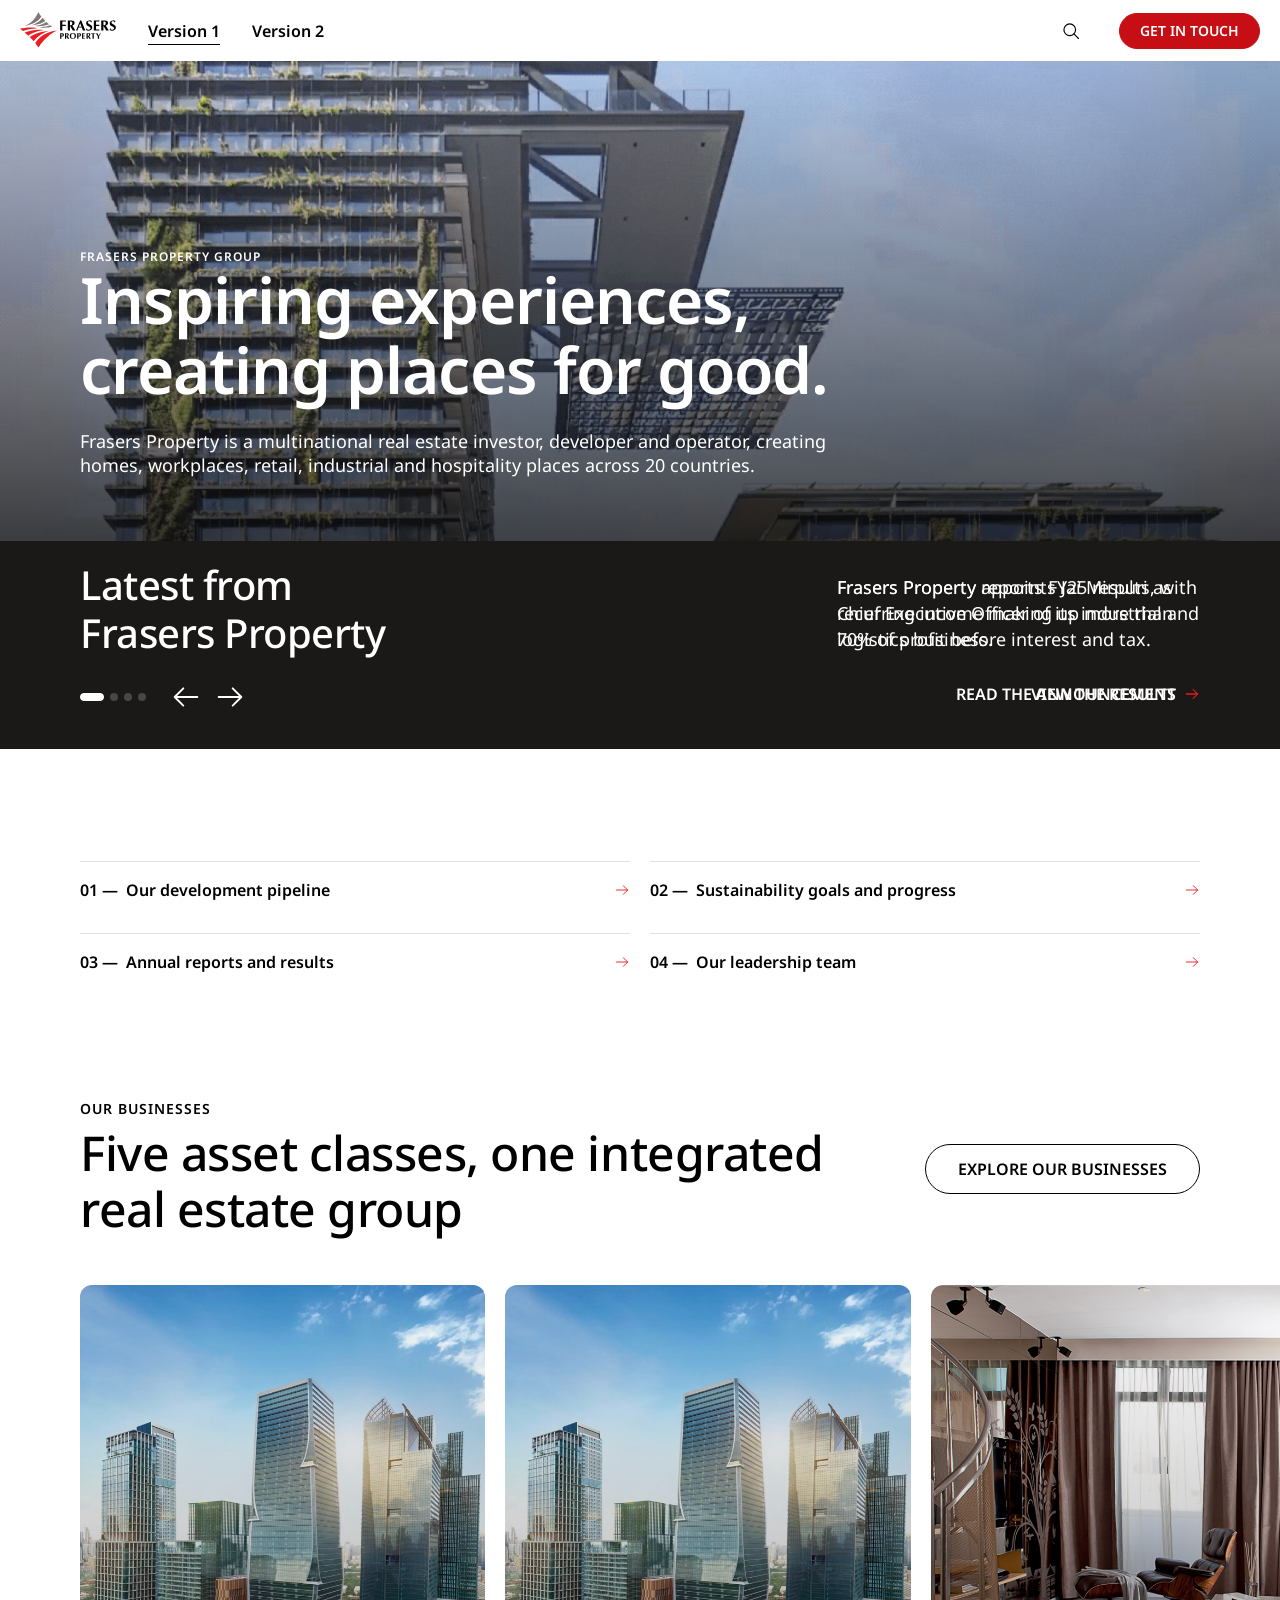
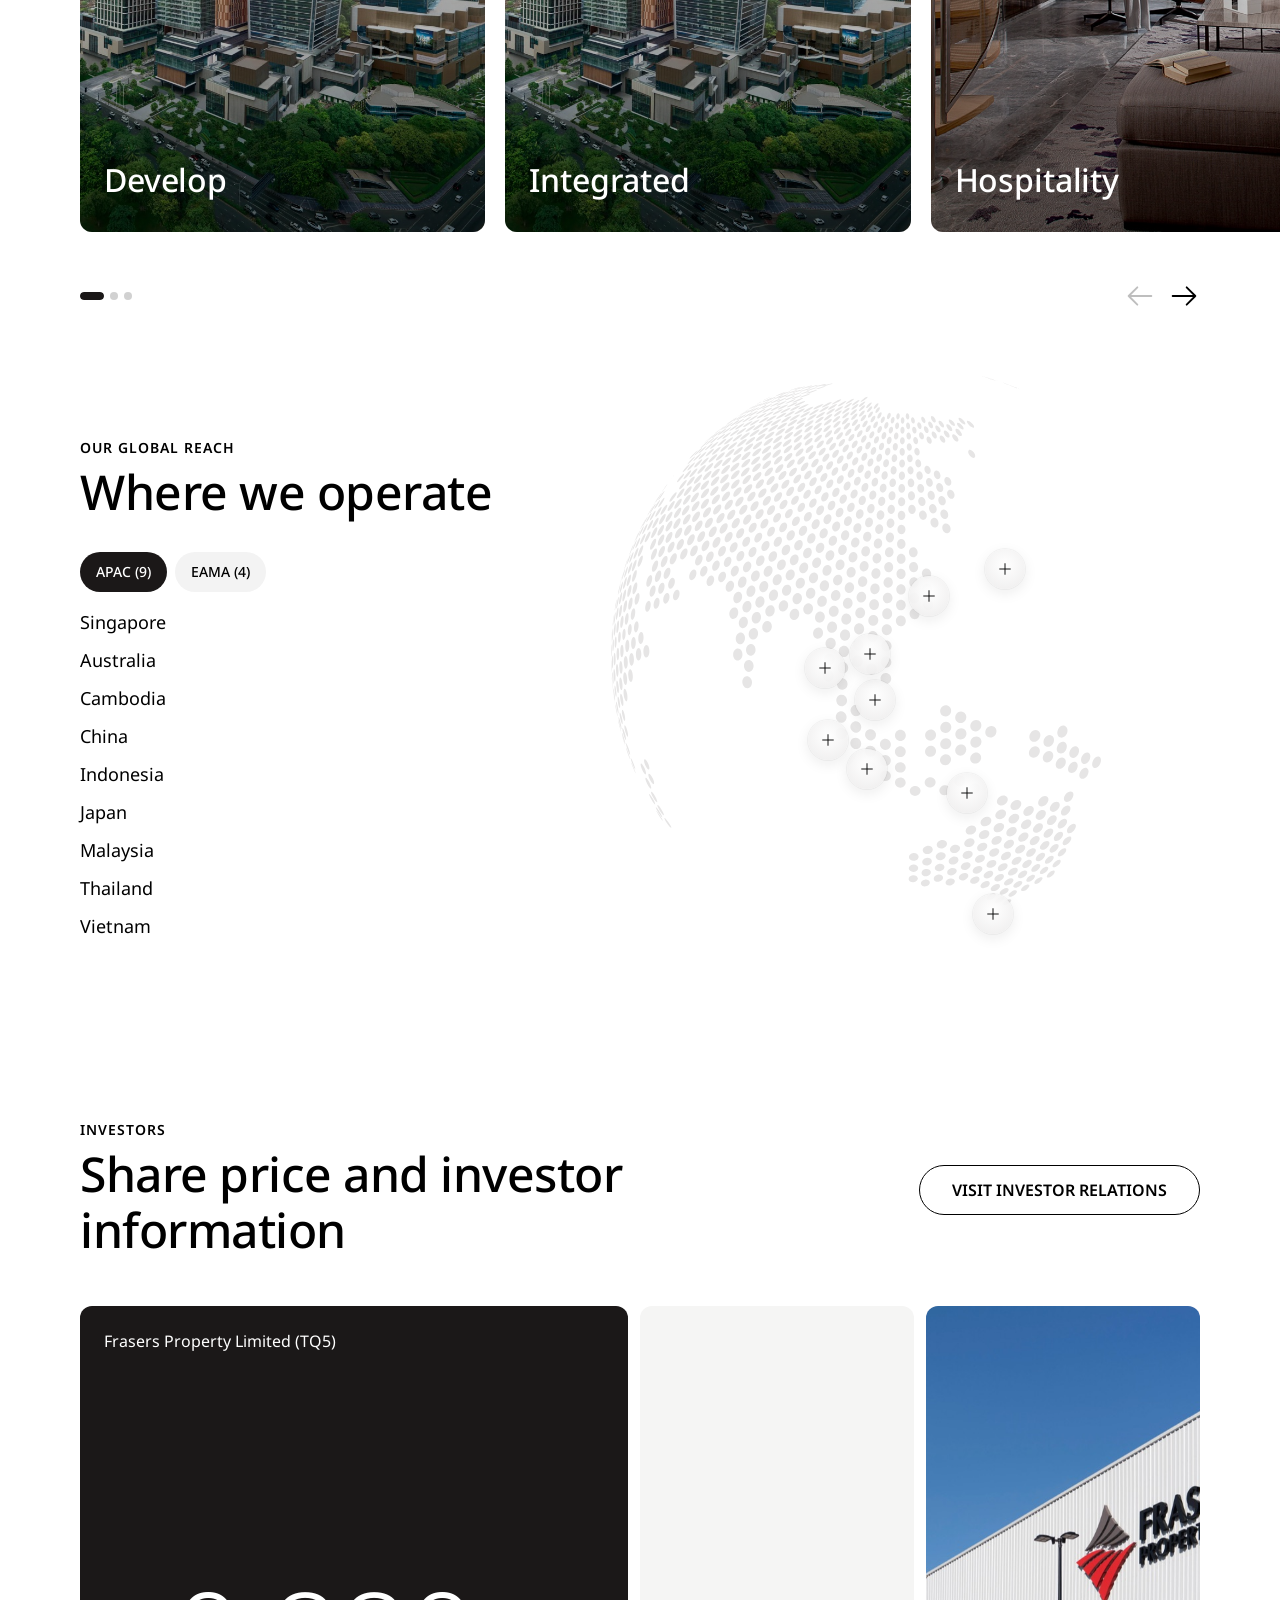
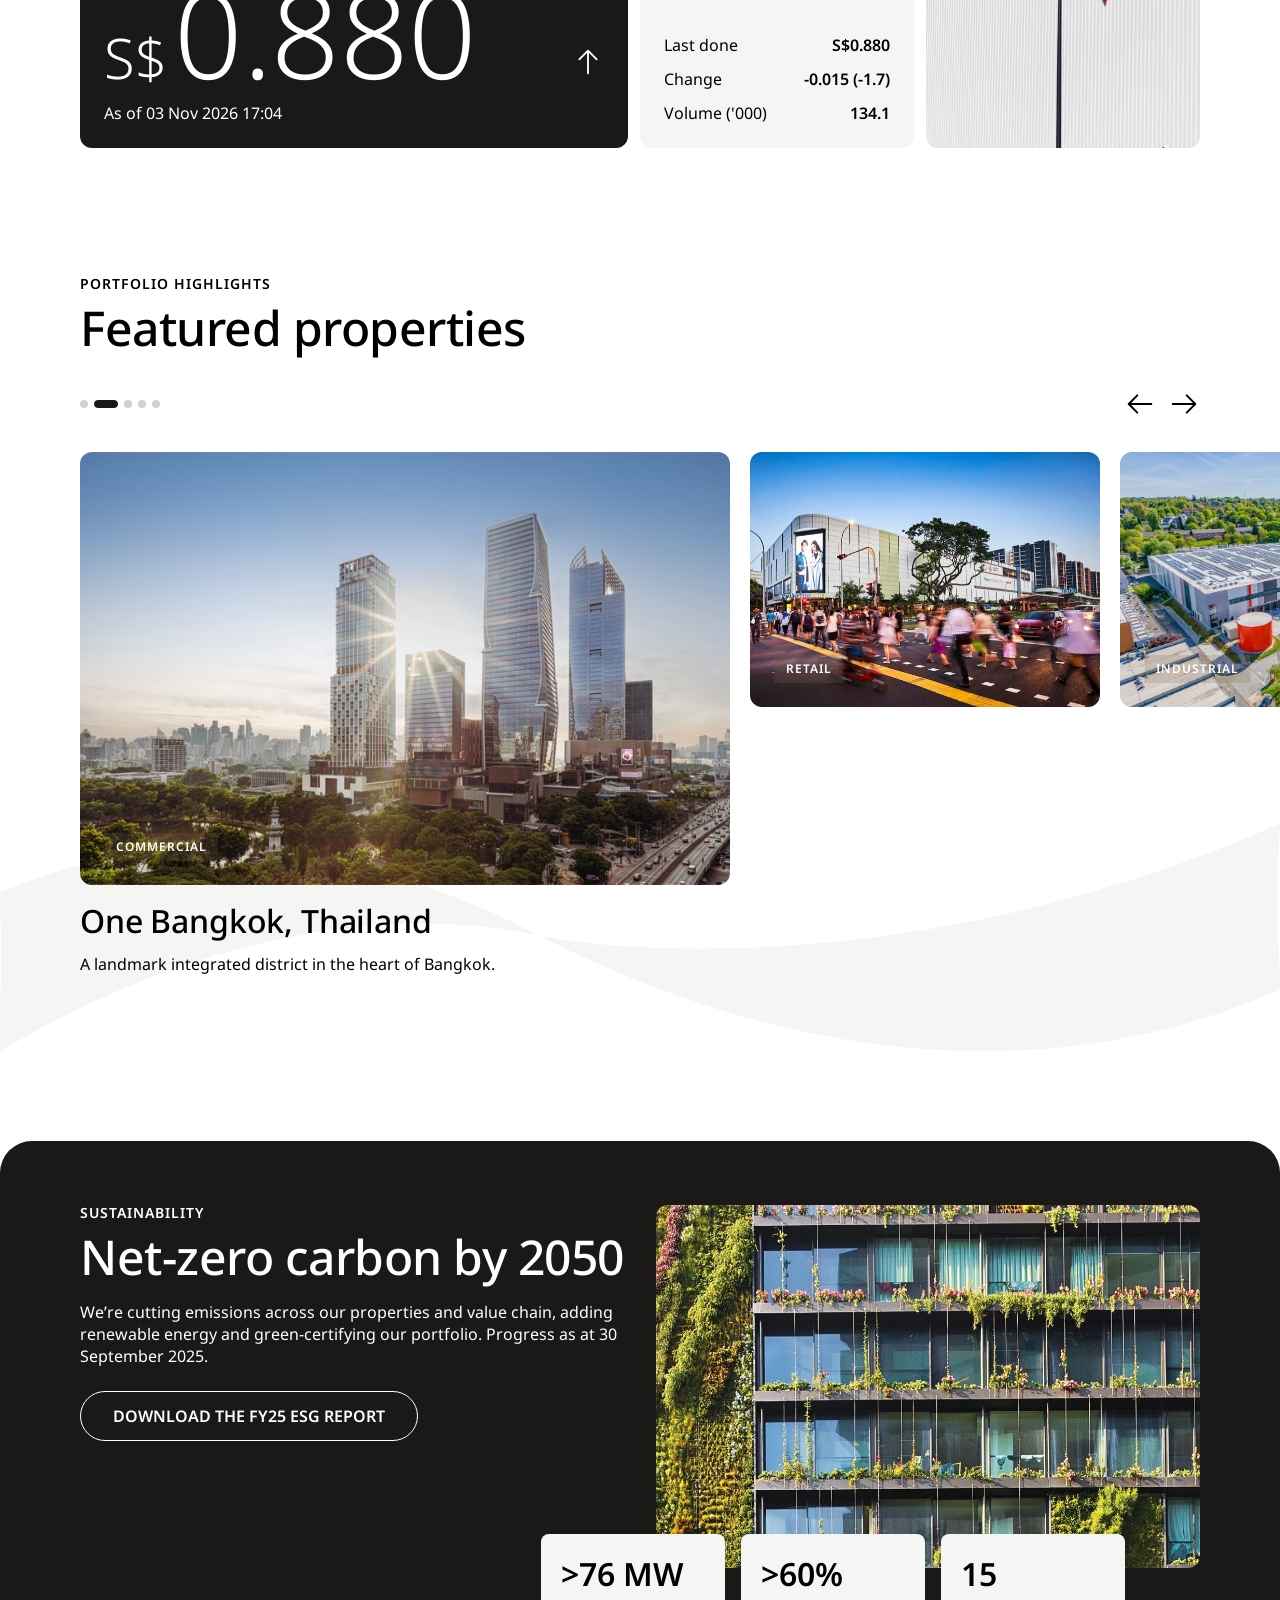
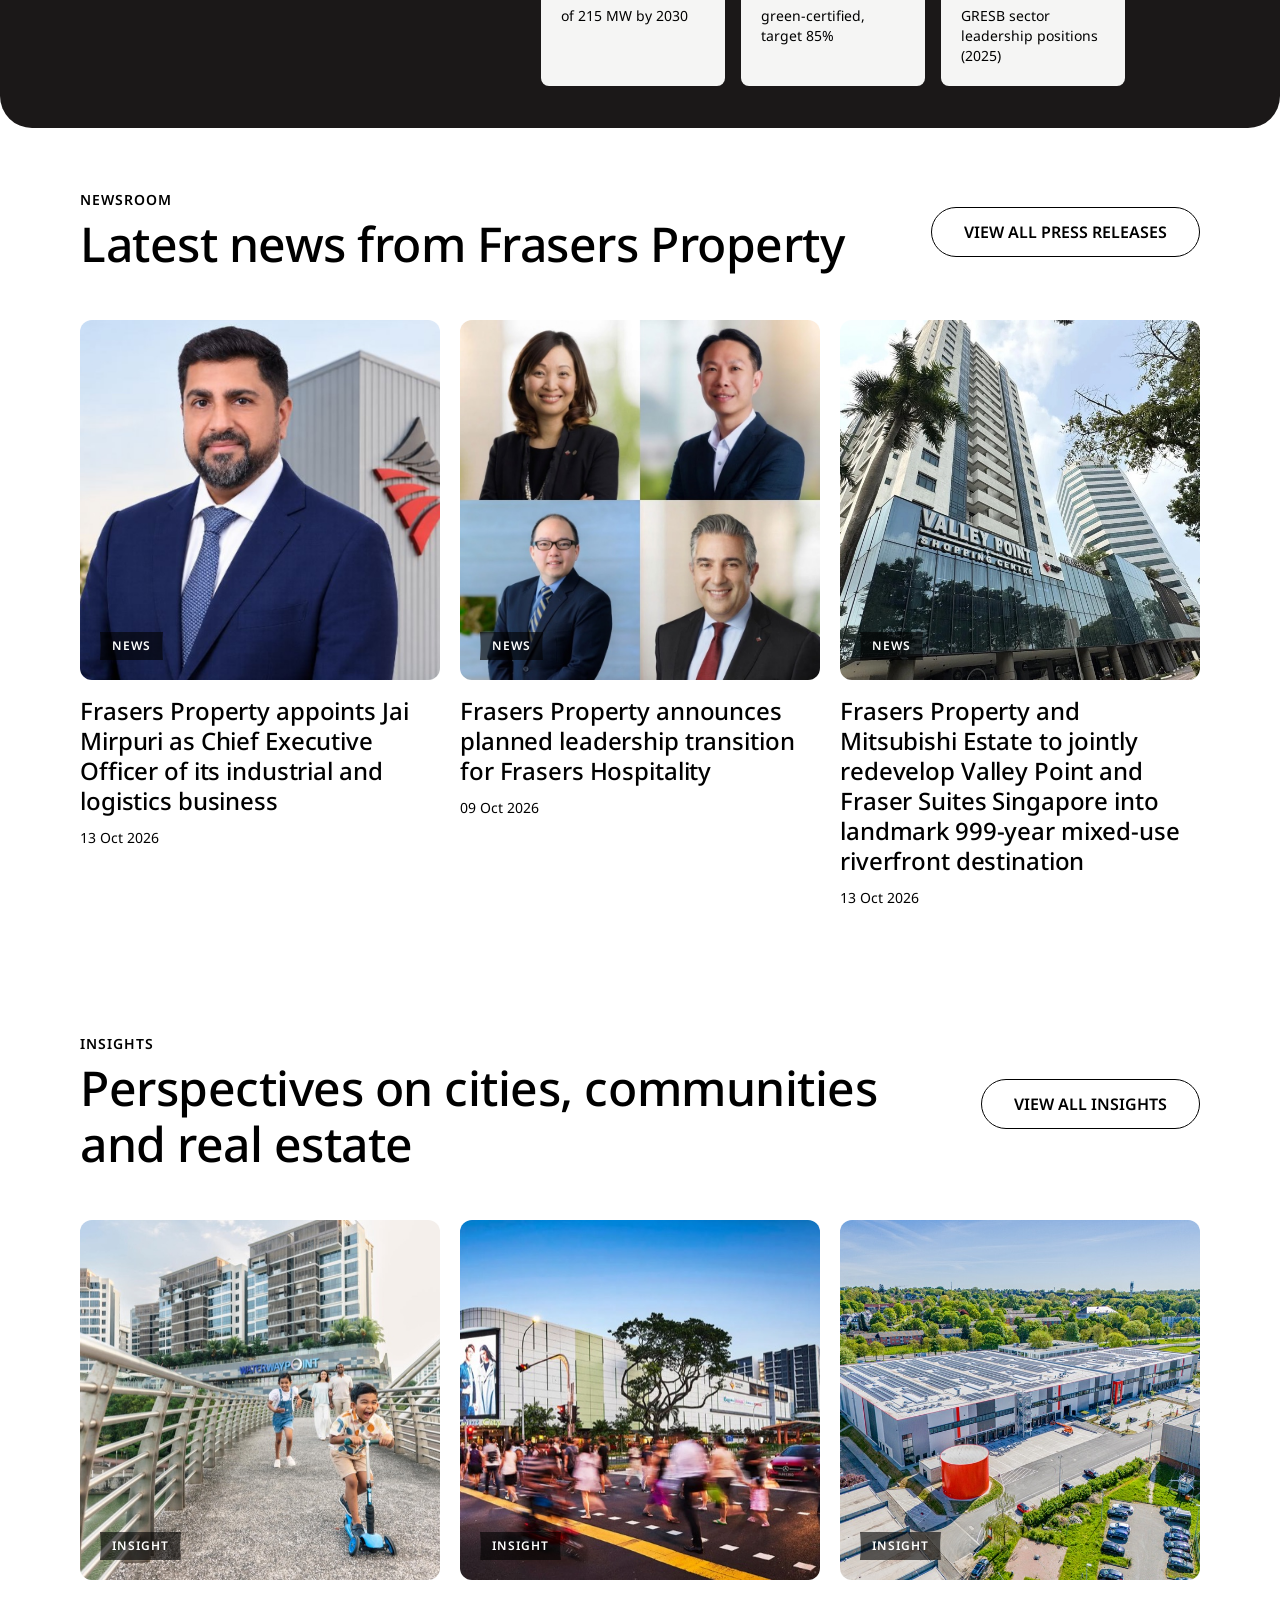
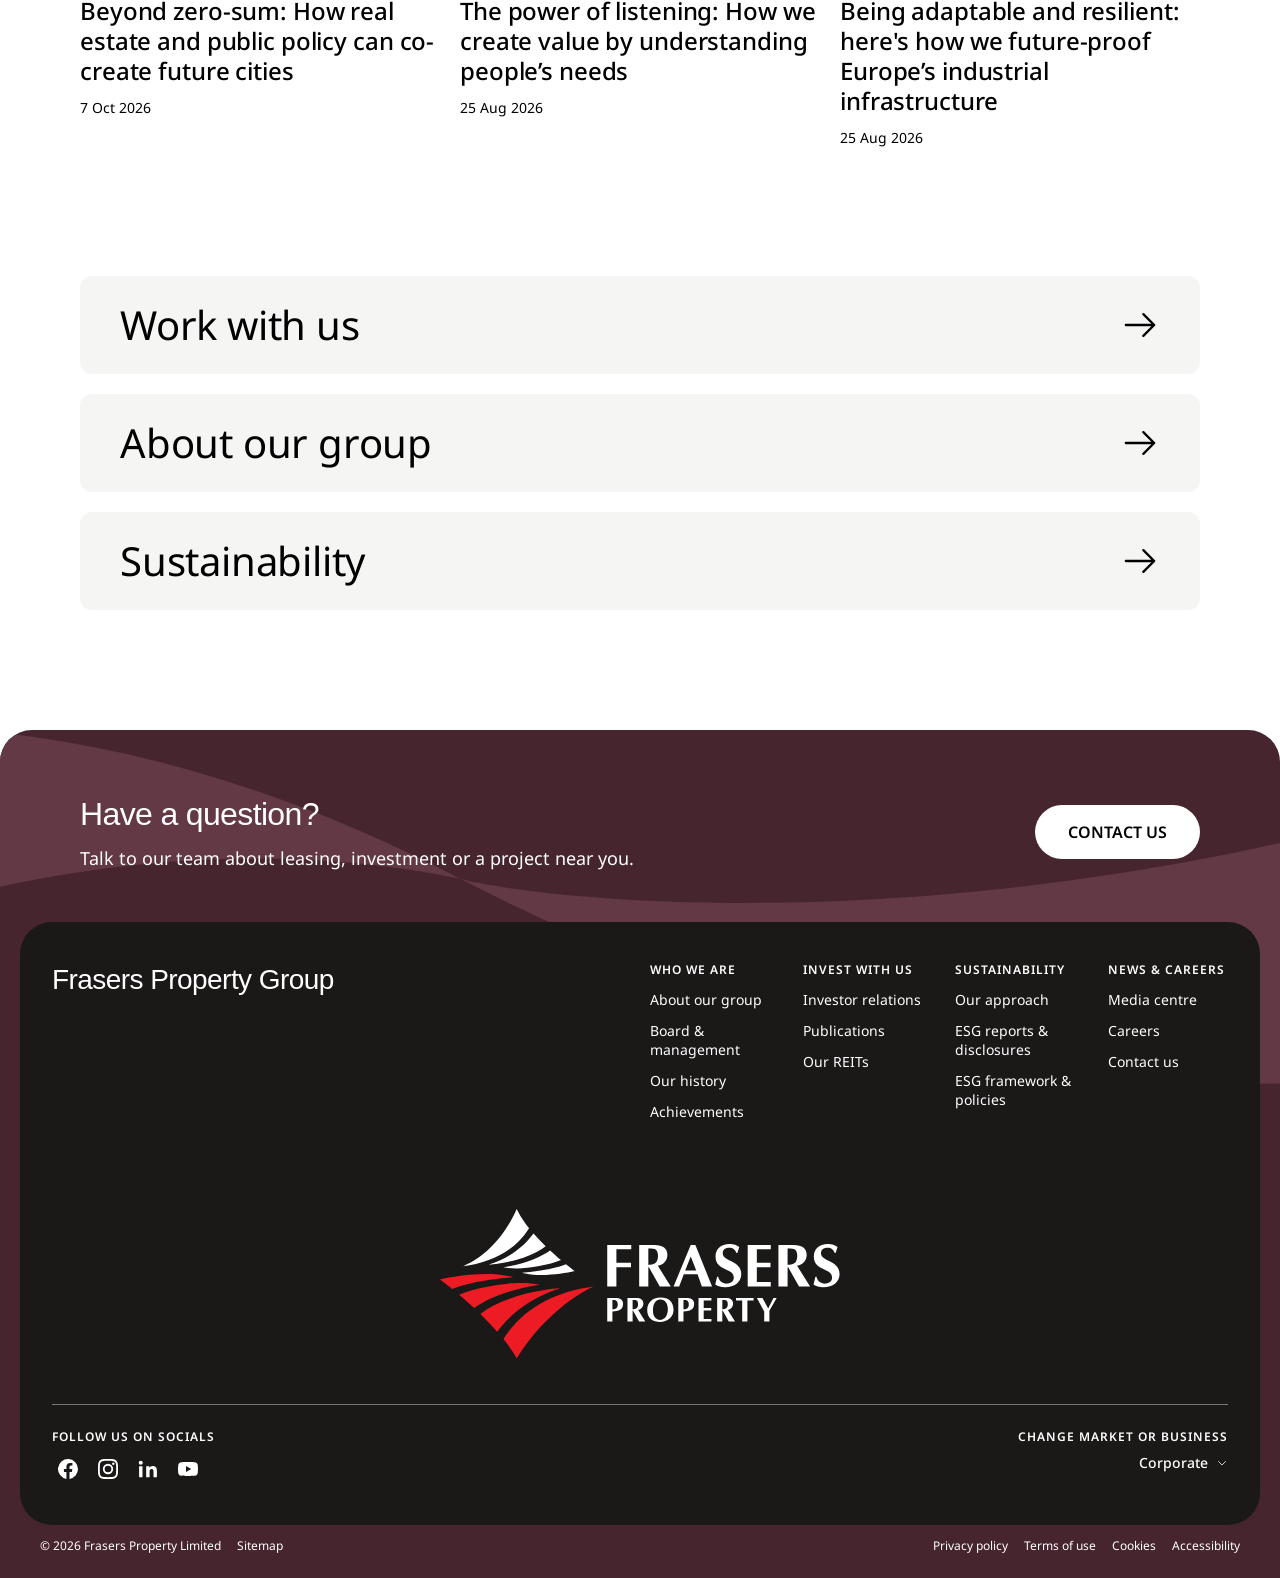
==== version-1.html @ c2ca618e "Add splash landing page; move Version 1 to version-1.html - New index.html intro screen with Version" ====
<!doctype html>
<html lang="en">
<head>
  <meta charset="utf-8">
  <meta name="viewport" content="width=device-width, initial-scale=1">
  <title>Frasers Property Group</title>
  <link rel="preconnect" href="https://fonts.googleapis.com">
  <link rel="preconnect" href="https://fonts.gstatic.com" crossorigin>
  <link href="https://fonts.googleapis.com/css2?family=Noto+Sans:wght@300;400;500;600;700&display=swap" rel="stylesheet">
  <link rel="stylesheet" href="styles.css">
</head>
<body>

<!-- Icon sprite (light-weight line icons, matching Font Awesome Light) -->
<svg width="0" height="0" style="position:absolute" aria-hidden="true">
  <symbol id="i-arrow-right" viewBox="0 0 24 24"><path d="M3.5 12h17M14 5.5l6.5 6.5-6.5 6.5" fill="none" stroke="currentColor" stroke-width="1.4" stroke-linecap="round" stroke-linejoin="round"/></symbol>
  <symbol id="i-arrow-left" viewBox="0 0 24 24"><path d="M20.5 12h-17M10 5.5L3.5 12l6.5 6.5" fill="none" stroke="currentColor" stroke-width="1.4" stroke-linecap="round" stroke-linejoin="round"/></symbol>
  <symbol id="i-arrow-up" viewBox="0 0 24 24"><path d="M12 20.5v-17M5.5 10L12 3.5l6.5 6.5" fill="none" stroke="currentColor" stroke-width="1.4" stroke-linecap="round" stroke-linejoin="round"/></symbol>
  <symbol id="i-plus" viewBox="0 0 24 24"><path d="M12 4v16M4 12h16" fill="none" stroke="currentColor" stroke-width="1.4" stroke-linecap="round"/></symbol>
  <symbol id="i-minus" viewBox="0 0 24 24"><path d="M4 12h16" fill="none" stroke="currentColor" stroke-width="1.4" stroke-linecap="round"/></symbol>
  <symbol id="i-search" viewBox="0 0 24 24"><circle cx="10.5" cy="10.5" r="7" fill="none" stroke="currentColor" stroke-width="1.4"/><path d="M15.5 15.5l5.5 5.5" fill="none" stroke="currentColor" stroke-width="1.4" stroke-linecap="round"/></symbol>
  <symbol id="i-chevron-down" viewBox="0 0 24 24"><path d="M5 9l7 7 7-7" fill="none" stroke="currentColor" stroke-width="1.6" stroke-linecap="round" stroke-linejoin="round"/></symbol>
  <symbol id="i-facebook" viewBox="0 0 24 24"><path fill="currentColor" d="M24 12a12 12 0 1 0-13.9 11.9v-8.4H7.1V12h3V9.4c0-3 1.8-4.7 4.5-4.7 1.3 0 2.7.2 2.7.2v3h-1.5c-1.5 0-2 .9-2 1.9V12h3.4l-.5 3.5h-2.9v8.4A12 12 0 0 0 24 12z"/></symbol>
  <symbol id="i-instagram" viewBox="0 0 24 24"><path fill="currentColor" d="M12 2.2c3.2 0 3.6 0 4.8.1 3.3.1 4.8 1.7 4.9 4.9.1 1.3.1 1.6.1 4.8s0 3.6-.1 4.8c-.1 3.2-1.7 4.8-4.9 4.9-1.3.1-1.6.1-4.8.1s-3.6 0-4.8-.1c-3.3-.1-4.8-1.7-4.9-4.9C2.2 15.6 2.2 15.2 2.2 12s0-3.6.1-4.8C2.4 3.9 3.9 2.4 7.2 2.3 8.4 2.2 8.8 2.2 12 2.2zM12 0C8.7 0 8.3 0 7.1.1 2.7.3.3 2.7.1 7.1 0 8.3 0 8.7 0 12s0 3.7.1 4.9c.2 4.4 2.6 6.8 7 7 1.2.1 1.6.1 4.9.1s3.7 0 4.9-.1c4.4-.2 6.8-2.6 7-7 .1-1.2.1-1.6.1-4.9s0-3.7-.1-4.9c-.2-4.4-2.6-6.8-7-7C15.7 0 15.3 0 12 0zm0 5.8a6.2 6.2 0 1 0 0 12.4 6.2 6.2 0 0 0 0-12.4zM12 16a4 4 0 1 1 0-8 4 4 0 0 1 0 8zm6.4-11.8a1.4 1.4 0 1 0 0 2.9 1.4 1.4 0 0 0 0-2.9z"/></symbol>
  <symbol id="i-linkedin" viewBox="0 0 24 24"><path fill="currentColor" d="M5.4 22H1.3V8.7h4.1V22zM3.3 6.9A2.4 2.4 0 1 1 3.3 2a2.4 2.4 0 0 1 0 4.9zM22.7 22h-4.1v-6.5c0-1.5 0-3.5-2.2-3.5s-2.5 1.7-2.5 3.4V22H9.8V8.7h3.9v1.8h.1c.5-1 1.9-2.2 3.9-2.2 4.2 0 5 2.8 5 6.4V22z"/></symbol>
  <symbol id="i-youtube" viewBox="0 0 24 24"><path fill="currentColor" d="M23.5 6.2a3 3 0 0 0-2.1-2.1C19.5 3.6 12 3.6 12 3.6s-7.5 0-9.4.5A3 3 0 0 0 .5 6.2 31.6 31.6 0 0 0 0 12a31.6 31.6 0 0 0 .5 5.8 3 3 0 0 0 2.1 2.1c1.9.5 9.4.5 9.4.5s7.5 0 9.4-.5a3 3 0 0 0 2.1-2.1c.4-1.9.5-5.8.5-5.8s0-3.9-.5-5.8zM9.6 15.6V8.4l6.3 3.6-6.3 3.6z"/></symbol>
</svg>

<!-- ============ NAV ============ -->
<header class="nav" id="nav">
  <div class="nav__inner">
    <div class="nav__left">
      <a href="index.html" class="nav__logo" aria-label="Design concepts home"><img src="img/logo.svg" alt="Frasers Property" width="96" height="37"></a>
      <a href="version-1.html" class="nav__link is-current" aria-current="page">Version 1</a>
      <a href="version-2.html" class="nav__link">Version 2</a>
    </div>
    <div class="nav__right">
      <button class="icon-btn" aria-label="Search"><svg class="icon icon--20"><use href="#i-search"/></svg></button>
      <a href="#" class="btn btn--primary btn--sm">Get in touch</a>
    </div>
  </div>
</header>

<main>

<!-- ============ HERO ============ -->
<section class="hero">
  <div class="hero__media" aria-hidden="true">
    <img src="img/hero.jpg" alt="">
  </div>
  <div class="hero__content wrap">
    <p class="overline reveal">Frasers Property Group</p>
    <h1 class="hero__title reveal">Inspiring experiences,<br>creating places for good.</h1>
    <p class="hero__body reveal">Frasers Property is a multinational real estate investor, developer and operator, creating homes, workplaces, retail, industrial and hospitality places across 20 countries.</p>
  </div>
</section>

<!-- ============ LATEST FROM FRASERS (timed news carousel) ============ -->
<section class="latest" data-carousel="latest" aria-roledescription="carousel" aria-label="Latest from Frasers Property">
  <div class="latest__grid wrap">
    <div class="latest__left">
      <h2 class="latest__title">Latest from<br class="d-only"> Frasers Property</h2>
      <div class="controls controls--light d-only-flex">
        <div class="dots" data-dots></div>
        <div class="arrows">
          <button class="arrow" data-prev aria-label="Previous"><svg class="icon"><use href="#i-arrow-left"/></svg></button>
          <button class="arrow" data-next aria-label="Next"><svg class="icon"><use href="#i-arrow-right"/></svg></button>
        </div>
      </div>
    </div>
    <div class="latest__right">
      <div class="latest__stage" aria-live="polite">
        <div class="latest__slide is-active">
          <p class="latest__text">Frasers Property appoints Jai Mirpuri as Chief Executive Officer of its industrial and logistics business.</p>
          <a href="#" class="text-link">Read the announcement <svg class="icon icon--16 text-red"><use href="#i-arrow-right"/></svg></a>
        </div>
        <div class="latest__slide">
          <p class="latest__text">Frasers Property and Mitsubishi Estate to jointly redevelop Valley Point and Fraser Suites Singapore into a riverfront destination.</p>
          <a href="#" class="text-link">Read the announcement <svg class="icon icon--16 text-red"><use href="#i-arrow-right"/></svg></a>
        </div>
        <div class="latest__slide">
          <p class="latest__text">Frasers Property reports FY25 results, with recurring income making up more than 70% of profit before interest and tax.</p>
          <a href="#" class="text-link">View the results <svg class="icon icon--16 text-red"><use href="#i-arrow-right"/></svg></a>
        </div>
        <div class="latest__slide">
          <p class="latest__text">Frasers Hospitality announces a planned leadership transition as it enters its next phase of growth.</p>
          <a href="#" class="text-link">Read the announcement <svg class="icon icon--16 text-red"><use href="#i-arrow-right"/></svg></a>
        </div>
      </div>
    </div>
    <div class="controls controls--light m-only-flex">
      <div class="dots" data-dots></div>
      <div class="arrows">
        <button class="arrow" data-prev aria-label="Previous"><svg class="icon"><use href="#i-arrow-left"/></svg></button>
        <button class="arrow" data-next aria-label="Next"><svg class="icon"><use href="#i-arrow-right"/></svg></button>
      </div>
    </div>
  </div>
</section>

<!-- ============ I'M LOOKING FOR ============ -->
<section class="quick wrap">
  <p class="overline reveal">I’m looking for</p>
  <div class="quick__grid">
    <a href="#" class="quick__link reveal"><span>01 —</span><span class="quick__label">Our development pipeline</span><svg class="icon icon--16 text-red"><use href="#i-arrow-right"/></svg></a>
    <a href="#" class="quick__link reveal"><span>02 —</span><span class="quick__label">Sustainability goals and progress</span><svg class="icon icon--16 text-red"><use href="#i-arrow-right"/></svg></a>
    <a href="#" class="quick__link reveal"><span>03 —</span><span class="quick__label">Annual reports and results</span><svg class="icon icon--16 text-red"><use href="#i-arrow-right"/></svg></a>
    <a href="#" class="quick__link reveal"><span>04 —</span><span class="quick__label">Our leadership team</span><svg class="icon icon--16 text-red"><use href="#i-arrow-right"/></svg></a>
  </div>
</section>

<!-- ============ OUR BUSINESSES ============ -->
<section class="biz section" data-scroller="biz">
  <div class="wrap section-head reveal">
    <div class="section-head__text">
      <p class="overline overline--lg">Our businesses</p>
      <h2 class="h-xl">Five asset classes, one integrated real estate group</h2>
    </div>
    <a href="#" class="btn btn--outline d-only-flex">Explore our businesses</a>
  </div>

  <div class="biz__track" data-track>
    <a href="#" class="biz-card">
      <img src="img/card-1.jpg" alt="" loading="lazy">
      <div class="biz-card__content">
        <div class="biz-card__panel" aria-hidden="true"><img src="img/card-curve.svg" alt=""></div>
        <h3 class="biz-card__title">Develop</h3>
        <div class="biz-card__more"><div>
          <p>We design and build properties to suit any industrial, logistics and commercial need.</p>
          <svg class="icon icon--32 biz-card__arrow"><use href="#i-arrow-right"/></svg>
        </div></div>
      </div>
    </a>
    <a href="#" class="biz-card">
      <img src="img/card-1.jpg" alt="" loading="lazy">
      <div class="biz-card__content">
        <div class="biz-card__panel" aria-hidden="true"><img src="img/card-curve.svg" alt=""></div>
        <h3 class="biz-card__title">Integrated</h3>
        <div class="biz-card__more"><div>
          <p>Mixed-use precincts that bring homes, workplaces and retail together.</p>
          <svg class="icon icon--32 biz-card__arrow"><use href="#i-arrow-right"/></svg>
        </div></div>
      </div>
    </a>
    <a href="#" class="biz-card">
      <img src="img/card-2.jpg" alt="" loading="lazy">
      <div class="biz-card__content">
        <div class="biz-card__panel" aria-hidden="true"><img src="img/card-curve.svg" alt=""></div>
        <h3 class="biz-card__title">Hospitality</h3>
        <div class="biz-card__more"><div>
          <p>Serviced residences and hotels across more than 70 cities worldwide.</p>
          <svg class="icon icon--32 biz-card__arrow"><use href="#i-arrow-right"/></svg>
        </div></div>
      </div>
    </a>
    <a href="#" class="biz-card">
      <img src="img/card-3.jpg" alt="" loading="lazy">
      <div class="biz-card__content">
        <div class="biz-card__panel" aria-hidden="true"><img src="img/card-curve.svg" alt=""></div>
        <h3 class="biz-card__title">Commercial and business parks</h3>
        <div class="biz-card__more"><div>
          <p>Offices and business parks built for the way modern teams work.</p>
          <svg class="icon icon--32 biz-card__arrow"><use href="#i-arrow-right"/></svg>
        </div></div>
      </div>
    </a>
    <a href="#" class="biz-card">
      <img src="img/investor.jpg" alt="" loading="lazy">
      <div class="biz-card__content">
        <div class="biz-card__panel" aria-hidden="true"><img src="img/card-curve.svg" alt=""></div>
        <h3 class="biz-card__title">Industrial and logistics</h3>
        <div class="biz-card__more"><div>
          <p>Logistics and light industrial facilities across Asia, Australia and Europe.</p>
          <svg class="icon icon--32 biz-card__arrow"><use href="#i-arrow-right"/></svg>
        </div></div>
      </div>
    </a>
  </div>

  <div class="wrap controls">
    <div class="dots dots--dark" data-dots></div>
    <div class="arrows">
      <button class="arrow" data-prev aria-label="Previous"><svg class="icon"><use href="#i-arrow-left"/></svg></button>
      <button class="arrow" data-next aria-label="Next"><svg class="icon"><use href="#i-arrow-right"/></svg></button>
    </div>
  </div>
  <div class="wrap m-only"><a href="#" class="btn btn--outline btn--block">Explore our businesses</a></div>
</section>

<!-- ============ WHERE WE OPERATE ============ -->
<section class="ops section" id="ops">
  <div class="wrap ops__grid">
    <div class="ops__left">
      <div class="reveal">
        <p class="overline overline--lg">Our global reach</p>
        <h2 class="h-xl">Where we operate</h2>
      </div>
      <div class="chips" role="tablist" aria-label="Region">
        <button class="chip is-selected" role="tab" aria-selected="true" data-region="apac">APAC (9)</button>
        <button class="chip" role="tab" aria-selected="false" data-region="eama">EAMA (4)</button>
      </div>
      <ul class="ops__list" data-country-list></ul>
      <div class="ops__accordion" data-accordion></div>
    </div>

    <div class="ops__stage" data-stage>
      <img class="ops__map" src="img/map-dots.svg" alt="" aria-hidden="true">
      <div class="ops__markers" data-markers></div>
      <div class="country-card" data-popup role="dialog" aria-modal="false" aria-hidden="true" tabindex="-1">
        <div class="country-card__inner" data-popup-inner></div>
      </div>
    </div>
  </div>
</section>

<!-- ============ INVESTORS ============ -->
<section class="investors section wrap">
  <div class="section-head reveal">
    <div class="section-head__text">
      <p class="overline overline--lg">Investors</p>
      <h2 class="h-xl">Share price and investor information</h2>
    </div>
    <a href="#" class="btn btn--outline d-only-flex">Visit investor relations</a>
  </div>
  <div class="investors__grid">
    <div class="stat-card reveal">
      <p>Frasers Property Limited (TQ5)</p>
      <div>
        <div class="stat-card__price">
          <span class="stat-card__cur">S$</span>
          <span class="stat-card__num">0.880</span>
          <svg class="icon icon--32"><use href="#i-arrow-up"/></svg>
        </div>
        <p class="stat-card__date">As of 03 Nov 2026 17:04</p>
      </div>
    </div>
    <div class="facts reveal">
      <div><span>Last done</span><strong>S$0.880</strong></div>
      <div><span>Change</span><strong>-0.015 (-1.7)</strong></div>
      <div><span>Volume ('000)</span><strong>134.1</strong></div>
    </div>
    <div class="investors__img reveal"><img src="img/investor.jpg" alt="Frasers Property logistics facility" loading="lazy"></div>
  </div>
  <a href="#" class="btn btn--outline btn--block m-only">Visit investor relations</a>
</section>

<!-- ============ FEATURED PROPERTIES (timed carousel) ============ -->
<section class="featured section" data-carousel="featured" aria-roledescription="carousel" aria-label="Featured properties">
  <div class="featured__swoosh" aria-hidden="true"><img src="img/swoosh.svg" alt=""></div>
  <div class="wrap featured__head reveal">
    <p class="overline overline--lg">Portfolio highlights</p>
    <h2 class="h-xl">Featured properties</h2>
  </div>
  <div class="wrap controls featured__controls">
    <div class="dots dots--dark" data-dots></div>
    <div class="arrows">
      <button class="arrow" data-prev aria-label="Previous"><svg class="icon"><use href="#i-arrow-left"/></svg></button>
      <button class="arrow" data-next aria-label="Next"><svg class="icon"><use href="#i-arrow-right"/></svg></button>
    </div>
  </div>
  <div class="wrap">
    <div class="featured__viewport">
      <div class="featured__track" data-track>
        <a href="#" class="feat-card is-active">
          <div class="feat-card__img"><img src="img/property-1.jpg" alt=""><span class="tag tag--light">Hospitality</span></div>
          <div class="feat-card__text">
            <h3>Fraser Place Wujiaochang, Shanghai</h3>
            <p>Serviced residences in Shanghai’s Wujiaochang business district.</p>
          </div>
        </a>
        <a href="#" class="feat-card">
          <div class="feat-card__img"><img src="img/property-2.jpg" alt=""><span class="tag tag--light">Commercial</span></div>
          <div class="feat-card__text">
            <h3>One Bangkok, Thailand</h3>
            <p>A landmark integrated district in the heart of Bangkok.</p>
          </div>
        </a>
        <a href="#" class="feat-card">
          <div class="feat-card__img"><img src="img/insight-2.jpg" alt=""><span class="tag tag--light">Retail</span></div>
          <div class="feat-card__text">
            <h3>Northpoint City, Singapore</h3>
            <p>The largest mall in Singapore’s north, connected to transit and homes.</p>
          </div>
        </a>
        <a href="#" class="feat-card">
          <div class="feat-card__img"><img src="img/insight-3.jpg" alt=""><span class="tag tag--light">Industrial</span></div>
          <div class="feat-card__text">
            <h3>Frasers Logistics Park, Germany</h3>
            <p>Sustainable logistics facilities serving Europe’s key trade corridors.</p>
          </div>
        </a>
        <a href="#" class="feat-card">
          <div class="feat-card__img"><img src="img/insight-1.jpg" alt=""><span class="tag tag--light">Residential</span></div>
          <div class="feat-card__text">
            <h3>Waterway Point, Punggol</h3>
            <p>Waterfront living and retail designed around community.</p>
          </div>
        </a>
      </div>
    </div>
  </div>
</section>

<!-- ============ SUSTAINABILITY ============ -->
<section class="sus-wrap">
  <div class="sus">
    <div class="sus__text reveal">
      <p class="overline overline--lg">Sustainability</p>
      <h2 class="h-xl">Net-zero carbon by 2050</h2>
      <p class="sus__body">We’re cutting emissions across our properties and value chain, adding renewable energy and green-certifying our portfolio. Progress as at 30 September 2025.</p>
      <a href="#" class="btn btn--outline-light d-only-flex">Download the FY25 ESG report</a>
    </div>
    <div class="sus__media reveal">
      <img src="img/sustainability.jpg" alt="Green facade with vertical gardens" loading="lazy">
      <div class="sus__facets">
        <div class="facet"><strong>&gt;76 MW</strong><span>of 215 MW by 2030</span></div>
        <div class="facet"><strong>&gt;60%</strong><span>green-certified, target 85%</span></div>
        <div class="facet"><strong>15</strong><span>GRESB sector leadership positions (2025)</span></div>
      </div>
    </div>
    <a href="#" class="btn btn--outline-light btn--block m-only">Download the FY25 ESG report</a>
  </div>
</section>

<!-- ============ NEWSROOM ============ -->
<section class="news section wrap">
  <div class="section-head reveal">
    <div class="section-head__text">
      <p class="overline overline--lg">Newsroom</p>
      <h2 class="h-xl">Latest news from Frasers Property</h2>
    </div>
    <a href="#" class="btn btn--outline">View all press releases</a>
  </div>
  <div class="news__grid">
    <a href="#" class="news-card reveal">
      <div class="news-card__img"><img src="img/news-1.jpg" alt="" loading="lazy"><span class="tag tag--dark">News</span></div>
      <h3>Frasers Property appoints Jai Mirpuri as Chief Executive Officer of its industrial and logistics business</h3>
      <p class="news-card__date">13 Oct 2026</p>
    </a>
    <a href="#" class="news-card reveal">
      <div class="news-card__img"><img src="img/news-2.jpg" alt="" loading="lazy"><span class="tag tag--dark">News</span></div>
      <h3>Frasers Property announces planned leadership transition for Frasers Hospitality</h3>
      <p class="news-card__date">09 Oct 2026</p>
    </a>
    <a href="#" class="news-card reveal">
      <div class="news-card__img"><img src="img/news-3.jpg" alt="" loading="lazy"><span class="tag tag--dark">News</span></div>
      <h3>Frasers Property and Mitsubishi Estate to jointly redevelop Valley Point and Fraser Suites Singapore into landmark 999-year mixed-use riverfront destination</h3>
      <p class="news-card__date">13 Oct 2026</p>
    </a>
  </div>
</section>

<!-- ============ INSIGHTS ============ -->
<section class="news news--insights section wrap">
  <div class="section-head reveal">
    <div class="section-head__text">
      <p class="overline overline--lg">Insights</p>
      <h2 class="h-xl">Perspectives on cities, communities and real estate</h2>
    </div>
    <a href="#" class="btn btn--outline d-only-flex">View all insights</a>
  </div>
  <div class="news__grid">
    <a href="#" class="news-card reveal">
      <div class="news-card__img"><img src="img/insight-1.jpg" alt="" loading="lazy"><span class="tag tag--dark">Insight</span></div>
      <h3>Beyond zero-sum: How real estate and public policy can co-create future cities</h3>
      <p class="news-card__date">7 Oct 2026</p>
    </a>
    <a href="#" class="news-card reveal">
      <div class="news-card__img"><img src="img/insight-2.jpg" alt="" loading="lazy"><span class="tag tag--dark">Insight</span></div>
      <h3>The power of listening: How we create value by understanding people’s needs</h3>
      <p class="news-card__date">25 Aug 2026</p>
    </a>
    <a href="#" class="news-card reveal">
      <div class="news-card__img"><img src="img/insight-3.jpg" alt="" loading="lazy"><span class="tag tag--dark">Insight</span></div>
      <h3>Being adaptable and resilient: here's how we future-proof Europe’s industrial infrastructure</h3>
      <p class="news-card__date">25 Aug 2026</p>
    </a>
  </div>
  <a href="#" class="btn btn--outline btn--block m-only">View all insights</a>
</section>

<!-- ============ LARGE LINKS ============ -->
<section class="biglinks wrap">
  <a href="#" class="biglink reveal"><span>Work with us</span><svg class="icon icon--40"><use href="#i-arrow-right"/></svg></a>
  <a href="#" class="biglink reveal"><span>About our group</span><svg class="icon icon--40"><use href="#i-arrow-right"/></svg></a>
  <a href="#" class="biglink reveal"><span>Sustainability</span><svg class="icon icon--40"><use href="#i-arrow-right"/></svg></a>
</section>

</main>

<!-- ============ CTA + FOOTER ============ -->
<footer class="foot">
  <img class="foot__swoosh" src="img/footer-swoosh.svg" alt="" aria-hidden="true">
  <div class="cta wrap">
    <div class="cta__text">
      <p class="cta__title">Have a question?</p>
      <p class="cta__body">Talk to our team about leasing, investment or a project near you.</p>
    </div>
    <a href="#" class="btn btn--white">Contact us</a>
  </div>

  <div class="foot__body">
    <div class="foot__panel">
      <div class="foot__top">
        <p class="foot__group">Frasers Property Group</p>
        <div class="foot__cols">
          <details class="foot__col" open>
            <summary class="overline">Who we are <svg class="icon icon--12 m-only"><use href="#i-chevron-down"/></svg></summary>
            <div class="foot__links"><div>
              <a href="#">About our group</a><a href="#">Board &amp; management</a><a href="#">Our history</a><a href="#">Achievements</a>
            </div></div>
          </details>
          <details class="foot__col" open>
            <summary class="overline">Invest with us <svg class="icon icon--12 m-only"><use href="#i-chevron-down"/></svg></summary>
            <div class="foot__links"><div>
              <a href="#">Investor relations</a><a href="#">Publications</a><a href="#">Our REITs</a>
            </div></div>
          </details>
          <details class="foot__col" open>
            <summary class="overline">Sustainability <svg class="icon icon--12 m-only"><use href="#i-chevron-down"/></svg></summary>
            <div class="foot__links"><div>
              <a href="#">Our approach</a><a href="#">ESG reports &amp; disclosures</a><a href="#">ESG framework &amp; policies</a>
            </div></div>
          </details>
          <details class="foot__col" open>
            <summary class="overline">News &amp; careers <svg class="icon icon--12 m-only"><use href="#i-chevron-down"/></svg></summary>
            <div class="foot__links"><div>
              <a href="#">Media centre</a><a href="#">Careers</a><a href="#">Contact us</a>
            </div></div>
          </details>
        </div>
      </div>

      <div class="foot__logo d-only"><img src="img/logo-white.svg" alt="Frasers Property" width="400" height="155"></div>

      <div class="foot__bar">
        <div class="foot__social">
          <p class="overline">Follow us on socials</p>
          <div class="foot__icons">
            <a href="#" aria-label="Facebook"><svg class="icon icon--20"><use href="#i-facebook"/></svg></a>
            <a href="#" aria-label="Instagram"><svg class="icon icon--20"><use href="#i-instagram"/></svg></a>
            <a href="#" aria-label="LinkedIn"><svg class="icon icon--20"><use href="#i-linkedin"/></svg></a>
            <a href="#" aria-label="YouTube"><svg class="icon icon--20"><use href="#i-youtube"/></svg></a>
          </div>
        </div>
        <div class="foot__bu">
          <p class="overline">Change market or business</p>
          <button class="foot__select">Corporate <svg class="icon icon--12"><use href="#i-chevron-down"/></svg></button>
        </div>
      </div>
    </div>

    <div class="foot__legal">
      <div class="foot__logo m-only"><img src="img/logo-white.svg" alt="Frasers Property" width="160" height="62"></div>
      <div class="foot__legal-l"><span>© 2026 Frasers Property Limited</span><a href="#">Sitemap</a></div>
      <div class="foot__legal-r"><a href="#">Privacy policy</a><a href="#">Terms of use</a><a href="#">Cookies</a><a href="#">Accessibility</a></div>
    </div>
  </div>
</footer>

<script src="script.js"></script>
</body>
</html>
---- styles.css ----
/* =========================================================
   Frasers Property — Conceptual homepage
   Tokens taken from the Figma "DS brief" file (v2 styles)
   ========================================================= */
:root {
  /* colour */
  --ink: #1b1818;
  --black: #000;
  --white: #fff;
  --red: #ed1c24;
  --red-dark: #c70e15;
  --stone: #f5f5f4;
  --tint: rgba(27, 24, 24, 0.05);
  --tint-solid: #f4f3f3;
  --plum: #46252f;
  --line: #e2e0e0;

  /* type */
  --font: "Noto Sans", system-ui, -apple-system, "Segoe UI", Arial, sans-serif;

  /* layout */
  --gutter: 80px;
  --maxw: 1440px;
  --radius: 12px;

  /* motion: calm, corporate */
  --ease: cubic-bezier(0.25, 0.1, 0.25, 1);
  --ease-out: cubic-bezier(0.22, 0.61, 0.36, 1);
  --t-fast: 200ms;
  --t: 400ms;
  --t-slow: 700ms;
}

*, *::before, *::after { box-sizing: border-box; }
html { -webkit-text-size-adjust: 100%; }
body {
  margin: 0;
  background: var(--white);
  color: var(--black);
  font-family: var(--font);
  font-size: 16px;
  line-height: 22px;
  -webkit-font-smoothing: antialiased;
  overflow-x: hidden;
}
img { display: block; max-width: 100%; }
a { color: inherit; text-decoration: none; }
button { font: inherit; color: inherit; background: none; border: 0; padding: 0; cursor: pointer; }
h1, h2, h3, p { margin: 0; }
ul { margin: 0; padding: 0; list-style: none; }
:focus-visible { outline: 2px solid var(--red); outline-offset: 3px; border-radius: 4px; }

.wrap { width: 100%; max-width: var(--maxw); margin-inline: auto; padding-inline: var(--gutter); }
.section { padding-block: 64px; }
.text-red { color: var(--red); }

/* icons */
.icon { width: 32px; height: 32px; flex: none; display: block; }
.icon--12 { width: 12px; height: 12px; }
.icon--16 { width: 16px; height: 16px; }
.icon--20 { width: 20px; height: 20px; }
.icon--32 { width: 32px; height: 32px; }
.icon--40 { width: 40px; height: 40px; }

/* ---------- type styles (v2) ---------- */
.overline {
  font-size: 12px; line-height: 16px; font-weight: 600;
  letter-spacing: 1px; text-transform: uppercase;
}
.overline--lg { font-size: 14px; }
.h-xl {
  font-size: 48px; line-height: 56px; font-weight: 500; letter-spacing: -0.48px;
}

/* ---------- buttons ---------- */
.btn {
  display: inline-flex; align-items: center; justify-content: center;
  padding: 14px 32px; border-radius: 9999px; border: 1px solid transparent;
  font-size: 16px; line-height: 20px; font-weight: 600; text-transform: uppercase;
  white-space: nowrap;
  transition: background-color var(--t-fast) var(--ease), color var(--t-fast) var(--ease), border-color var(--t-fast) var(--ease);
}
.btn--sm { padding: 8px 20px; font-size: 14px; line-height: 18px; }
.btn--primary { background: var(--red-dark); border-color: var(--red-dark); color: var(--white); }
.btn--primary:hover { background: #a90b11; border-color: #a90b11; }
.btn--outline { border-color: var(--black); color: var(--black); }
.btn--outline:hover { background: var(--ink); color: var(--white); }
.btn--outline-light { border-color: var(--white); color: var(--white); }
.btn--outline-light:hover { background: var(--white); color: var(--ink); }
.btn--white { background: var(--white); color: var(--black); padding: 16px 32px; }
.btn--white:hover { background: var(--stone); }
.btn--block { display: flex; width: 100%; }

.text-link {
  display: inline-flex; align-items: center; gap: 8px;
  font-size: 16px; line-height: 20px; font-weight: 600; text-transform: uppercase;
}
.text-link .icon { transition: transform var(--t-fast) var(--ease); }
.text-link:hover .icon { transform: translateX(4px); }

.icon-btn { display: grid; place-items: center; width: 32px; height: 32px; }

/* ---------- carousel controls ---------- */
.controls { display: flex; align-items: center; justify-content: space-between; gap: 24px; }
.arrows { display: flex; gap: 12px; }
.arrow { display: grid; place-items: center; width: 32px; height: 32px; transition: opacity var(--t-fast) var(--ease), transform var(--t-fast) var(--ease); }
.arrow:hover { opacity: 0.6; }
.arrow:disabled { opacity: 0.25; cursor: default; }
.controls--light { color: var(--white); }
.latest__left .controls { justify-content: flex-start; }

.dots { display: flex; gap: 6px; align-items: center; }
.dot {
  position: relative; width: 8px; height: 8px; border-radius: 4px; overflow: hidden;
  background: rgba(27, 24, 24, 0.2);
  transition: width var(--t) var(--ease), background-color var(--t) var(--ease);
}
.controls--light .dot { background: rgba(255, 255, 255, 0.2); }
.dot.is-active { width: 24px; }
.dot__fill {
  position: absolute; inset: 0; transform-origin: left center; transform: scaleX(0);
  background: var(--ink); border-radius: inherit;
}
.controls--light .dot__fill { background: var(--white); }
/* non-timed carousels: active dot is solid */
.dots:not([data-timed]) .dot.is-active .dot__fill { transform: scaleX(1); transition: transform var(--t) var(--ease); }
/* timed carousels: active dot fills like a progress bar */
.dots[data-timed] .dot.is-active .dot__fill { animation: dot-progress var(--duration, 6s) linear forwards; }
.is-paused .dots[data-timed] .dot.is-active .dot__fill { animation-play-state: paused; }
@keyframes dot-progress { from { transform: scaleX(0); } to { transform: scaleX(1); } }

/* ---------- reveal on scroll ---------- */
.reveal { opacity: 0; transform: translateY(16px); transition: opacity var(--t-slow) var(--ease-out), transform var(--t-slow) var(--ease-out); }
.reveal.is-in { opacity: 1; transform: none; }

/* ---------- responsive helpers ---------- */
.m-only, .m-only-flex { display: none !important; }
.d-only { display: block; }
.d-only-flex { display: flex; }

/* =========================================================
   NAV
   ========================================================= */
.nav {
  position: sticky; top: 0; z-index: 50; background: var(--white);
  transition: box-shadow var(--t) var(--ease);
}
.nav.is-scrolled { box-shadow: 0 1px 0 rgba(0,0,0,0.06), 0 6px 20px rgba(0,0,0,0.04); }
.nav__inner { display: flex; align-items: center; justify-content: space-between; padding: 12px 20px; max-width: var(--maxw); margin: 0 auto; }
.nav__left, .nav__right { display: flex; align-items: center; gap: 32px; }
.nav__logo img { width: 96px; height: 37px; }
.nav__link { font-size: 16px; line-height: 20px; font-weight: 600; position: relative; }
.nav__link::after {
  content: ""; position: absolute; left: 0; right: 0; bottom: -4px; height: 1px; background: currentColor;
  transform: scaleX(0); transform-origin: left; transition: transform var(--t) var(--ease);
}
.nav__link:hover::after, .nav__link.is-current::after { transform: scaleX(1); }

/* =========================================================
   HERO
   ========================================================= */
.hero { position: relative; height: 480px; display: flex; align-items: flex-end; overflow: hidden; color: var(--white); }
.hero__media { position: absolute; inset: 0; }
.hero__media img { width: 100%; height: 100%; object-fit: cover; opacity: 0.9; animation: hero-drift 24s var(--ease) infinite alternate; }
.hero__media::after { content: ""; position: absolute; inset: 0; background: linear-gradient(180deg, rgba(0,0,0,0) 0%, rgba(0,0,0,0.7) 99.5%); }
@keyframes hero-drift { from { transform: scale(1); } to { transform: scale(1.06); } }
.hero__content { position: relative; padding-bottom: 64px; display: flex; flex-direction: column; }
.hero__title { max-width: 800px; font-size: 64px; line-height: 70px; font-weight: 600; letter-spacing: -0.96px; margin-bottom: 24px; }
.hero__body { max-width: 800px; font-size: 18px; line-height: 24px; }
.hero .reveal:nth-child(2) { transition-delay: 80ms; }
.hero .reveal:nth-child(3) { transition-delay: 160ms; }

/* =========================================================
   LATEST FROM FRASERS
   ========================================================= */
.latest { background: var(--ink); color: var(--white); }
.latest__grid { display: grid; grid-template-columns: 2fr 1fr; gap: 32px; padding-top: 20px; padding-bottom: 32px; }
.latest__left { display: flex; flex-direction: column; gap: 24px; }
.latest__title { font-size: 40px; line-height: 48px; font-weight: 500; letter-spacing: -0.48px; }
.latest__right { display: flex; align-items: center; }
.latest__stage { display: grid; width: 100%; }
.latest__slide {
  grid-area: 1 / 1; display: flex; flex-direction: column; align-items: flex-end; justify-content: center; gap: 32px;
  opacity: 0; transform: translateY(8px); visibility: hidden;
  transition: opacity 500ms var(--ease), transform 500ms var(--ease), visibility 0s linear 500ms;
}
.latest__slide.is-active { opacity: 1; transform: none; visibility: visible; transition: opacity 500ms var(--ease) 100ms, transform 500ms var(--ease) 100ms, visibility 0s; }
.latest__text { font-size: 18px; line-height: 26px; width: 100%; }

/* =========================================================
   QUICK LINKS
   ========================================================= */
.quick { padding-block: 64px; display: flex; flex-direction: column; gap: 32px; }
.quick__grid { display: grid; grid-template-columns: 1fr 1fr; column-gap: 20px; row-gap: 32px; }
.quick__link {
  display: flex; align-items: center; gap: 8px; padding-top: 17px; border-top: 1px solid var(--line);
  font-weight: 600; line-height: 22px; position: relative;
}
.quick__link::before {
  content: ""; position: absolute; top: -1px; left: 0; right: 0; height: 1px; background: var(--ink);
  transform: scaleX(0); transform-origin: left; transition: transform var(--t-slow) var(--ease);
}
.quick__link:hover::before { transform: scaleX(1); }
.quick__label { flex: 1; }
.quick__link .icon { transition: transform var(--t-fast) var(--ease); }
.quick__link:hover .icon { transform: translateX(4px); }

/* =========================================================
   SECTION HEAD
   ========================================================= */
.section-head { display: flex; align-items: center; justify-content: space-between; gap: 32px; margin-bottom: 48px; }
.section-head__text { max-width: 800px; display: flex; flex-direction: column; gap: 8px; }

/* =========================================================
   OUR BUSINESSES
   ========================================================= */
.biz__track {
  display: flex; gap: 20px; overflow-x: auto; scroll-snap-type: x mandatory; scroll-behavior: smooth;
  padding-inline: max(var(--gutter), calc((100vw - var(--maxw)) / 2 + var(--gutter)));
  scroll-padding-inline: max(var(--gutter), calc((100vw - var(--maxw)) / 2 + var(--gutter)));
  scrollbar-width: none; margin-bottom: 48px;
}
.biz__track::-webkit-scrollbar { display: none; }
.biz-card {
  --card-w: 405.33px;
  position: relative; flex: 0 0 var(--card-w); height: 547px; border-radius: var(--radius); overflow: hidden;
  scroll-snap-align: start; color: var(--white); isolation: isolate;
}
.biz-card > img { position: absolute; inset: 0; width: 100%; height: 100%; object-fit: cover; z-index: -2; transition: transform 1.2s var(--ease); }
.biz-card::before { content: ""; position: absolute; inset: 0; z-index: -1; background: linear-gradient(180deg, rgba(0,0,0,0) 0%, rgba(0,0,0,0.4) 100%); }

/* the dark curved panel that slides up on hover */
.biz-card__panel {
  position: absolute; inset: 0; background: var(--ink); z-index: -1;
  transform: translateY(calc(100% + 40px));
  transition: transform var(--t-slow) var(--ease-out);
}
.biz-card__panel img { position: absolute; left: 0; bottom: 100%; width: 100%; height: 40px; max-width: none; margin-bottom: -1px; }

.biz-card__content { position: absolute; left: 0; right: 0; bottom: 0; padding: 16px 24px 32px; isolation: isolate; }
.biz-card__title { font-size: 32px; line-height: 40px; font-weight: 500; letter-spacing: -0.16px; }
.biz-card__more { display: grid; grid-template-rows: 0fr; transition: grid-template-rows var(--t-slow) var(--ease-out); }
.biz-card__more > div { overflow: hidden; display: flex; flex-direction: column; align-items: flex-end; gap: 32px; }
.biz-card__more p { width: 100%; padding-top: 16px; opacity: 0; transition: opacity var(--t) var(--ease); }
.biz-card__arrow { color: var(--red); opacity: 0; transform: translateX(-8px); transition: opacity var(--t) var(--ease), transform var(--t) var(--ease); }

/* hover state */
.biz-card:hover .biz-card__panel { transform: translateY(0); }
.biz-card:hover .biz-card__more { grid-template-rows: 1fr; }
.biz-card:hover .biz-card__more p { opacity: 1; transition-delay: 150ms; }
.biz-card:hover .biz-card__arrow { opacity: 1; transform: none; transition-delay: 200ms; }
.biz-card:hover > img { transform: scale(1.03); }


/* =========================================================
   WHERE WE OPERATE
   ========================================================= */
.ops { overflow: hidden; padding-bottom: 120px; }
.ops__grid { display: grid; grid-template-columns: 416px 1fr; gap: 32px; align-items: start; }
.ops__left { display: flex; flex-direction: column; gap: 32px; }
.ops__left > .reveal { display: flex; flex-direction: column; gap: 8px; }

.chips { display: flex; gap: 8px; margin-bottom: -12px; }
.chip {
  height: 40px; padding: 0 16px; border-radius: 9999px; background: var(--tint);
  font-size: 14px; line-height: 20px; font-weight: 500;
  transition: background-color var(--t) var(--ease), color var(--t) var(--ease);
}
.chip:hover { background: rgba(27,24,24,0.1); }
.chip.is-selected { background: var(--ink); color: var(--white); }

.ops__list { display: flex; flex-direction: column; gap: 16px; transition: opacity var(--t) var(--ease); }
.ops__list.is-swapping, .ops__accordion.is-swapping, .ops__markers.is-swapping { opacity: 0; }
.ops__list button {
  font-size: 18px; line-height: 18px; text-align: left; position: relative; padding-left: 0;
  transition: padding-left var(--t) var(--ease), color var(--t) var(--ease);
}
.ops__list button::before {
  content: ""; position: absolute; left: 0; top: 50%; width: 12px; height: 1px; background: var(--red);
  transform: scaleX(0); transform-origin: left; transition: transform var(--t) var(--ease);
}
.ops__list button:hover { color: #555; }
.ops__list button.is-active { padding-left: 20px; font-weight: 500; }
.ops__list button.is-active::before { transform: scaleX(1); }

.ops__stage { position: relative; aspect-ratio: 832 / 483; width: 100%; }
.ops__map {
  position: absolute; left: 12.37%; top: -19.14%; width: 72.89%; height: auto; pointer-events: none;
  transition: opacity var(--t-slow) var(--ease), transform var(--t-slow) var(--ease);
}
.ops__stage.is-eama .ops__map { opacity: 0.4; }
.ops__markers { position: absolute; inset: 0; transition: opacity var(--t) var(--ease); }

.marker {
  position: absolute; width: 40px; height: 40px; margin: -20px 0 0 -20px; border-radius: 50%;
  display: grid; place-items: center;
  background: radial-gradient(circle at 50% 40%, rgba(255,255,255,0.95), rgba(235,234,234,0.9));
  box-shadow: 0 0 0 1px rgba(27,24,24,0.04), 0 4px 14px rgba(27,24,24,0.08);
  transition: background-color var(--t) var(--ease), transform var(--t) var(--ease), box-shadow var(--t) var(--ease), color var(--t) var(--ease);
}
.marker .icon { width: 16px; height: 16px; transition: transform var(--t) var(--ease); }
.marker:hover { transform: scale(1.08); }
.marker.is-active { background: var(--ink); color: var(--white); box-shadow: 0 0 0 6px rgba(27,24,24,0.08), 0 6px 18px rgba(27,24,24,0.18); }
.marker.is-active .icon { transform: rotate(45deg); }
.marker__label {
  position: absolute; left: 50%; top: calc(100% + 6px); transform: translate(-50%, -4px);
  font-size: 12px; line-height: 16px; font-weight: 500; white-space: nowrap; color: var(--ink);
  opacity: 0; pointer-events: none; transition: opacity var(--t-fast) var(--ease), transform var(--t-fast) var(--ease);
}
.marker:hover .marker__label { opacity: 1; transform: translate(-50%, 0); }
.marker.is-active .marker__label { opacity: 0; }

/* popup card — uses the mobile expanded accordion design */
.country-card {
  position: absolute; z-index: 5; width: 358px; left: 0; top: 0;
  opacity: 0; visibility: hidden; pointer-events: none;
  transform: translate3d(var(--x, 0), calc(var(--y, 0px) + 12px), 0) scale(0.98);
  transform-origin: var(--origin, right top);
  transition:
    opacity var(--t) var(--ease),
    transform var(--t-slow) var(--ease-out),
    visibility 0s linear var(--t);
}
.country-card.is-open {
  opacity: 1; visibility: visible; pointer-events: auto;
  transform: translate3d(var(--x, 0), var(--y, 0px), 0) scale(1);
  transition: opacity var(--t) var(--ease), transform var(--t-slow) var(--ease-out), visibility 0s;
}
.country-card__inner { transition: opacity var(--t-fast) var(--ease); }
.country-card__inner.is-fading { opacity: 0; }

.acc-item, .country-card__inner {
  background: var(--tint-solid); border-radius: 20px; padding: 16px 20px;
}
.country-card__inner { padding-bottom: 32px; box-shadow: 0 1px 2px rgba(27,24,24,0.04), 0 16px 40px rgba(27,24,24,0.12); }
.cc__head { display: flex; align-items: center; justify-content: space-between; gap: 12px; width: 100%; text-align: left; }
.cc__name { font-size: 24px; line-height: 22px; font-weight: 400; flex: 1; padding-block: 4px; }
.cc__toggle { width: 20px; height: 20px; position: relative; flex: none; }
.cc__toggle .icon { width: 20px; height: 20px; position: absolute; inset: 0; transition: transform var(--t) var(--ease), opacity var(--t) var(--ease); }
.cc__toggle .i-v { transform: rotate(90deg); }
.is-open > .cc__head .cc__toggle .i-v,
.country-card .cc__toggle .i-v { transform: rotate(0deg); opacity: 0; }
.cc__panel { display: flex; flex-direction: column; gap: 16px; padding-right: 12px; padding-top: 16px; }
.cc__desc { font-size: 16px; line-height: 22px; }
.cc__biz { display: flex; flex-direction: column; gap: 8px; }
.cc__biz-title { font-size: 14px; line-height: 20px; font-weight: 600; }
.tags { display: flex; flex-wrap: wrap; gap: 8px; }
.tag {
  display: inline-block; padding: 6px 12px; font-size: 12px; line-height: 16px; font-weight: 600;
  letter-spacing: 1px; text-transform: uppercase; white-space: nowrap;
  background: url("img/tag-1.svg") center / 100% 100% no-repeat;
}
.tags .tag { background-image: url("img/tag-1.svg"); box-shadow: inset 0 0 0 1px rgba(255,255,255,0.7); background-color: rgba(255,255,255,0.45); }
.tag--light { background-image: url("img/tag-light.svg"); color: var(--white); }
.tag--dark { background-image: url("img/tag-dark.svg"); color: var(--white); }
.cc__link { align-self: flex-end; margin-top: 16px; }

/* mobile accordion */
.ops__accordion { display: none; flex-direction: column; gap: 8px; transition: opacity var(--t) var(--ease); }
.acc-item { padding: 16px 20px; transition: padding-bottom var(--t-slow) var(--ease-out); }
.acc-item.is-open { padding-bottom: 32px; }
.acc-item__body { display: grid; grid-template-rows: 0fr; transition: grid-template-rows var(--t-slow) var(--ease-out); }
.acc-item__body > div { overflow: hidden; }
.acc-item__body .cc__panel, .acc-item__body .cc__link { opacity: 0; transition: opacity var(--t) var(--ease); }
.acc-item.is-open .acc-item__body { grid-template-rows: 1fr; }
.acc-item.is-open .acc-item__body .cc__panel, .acc-item.is-open .acc-item__body .cc__link { opacity: 1; transition-delay: 120ms; }
.acc-item__body .cc__link { display: flex; justify-content: flex-end; }

/* =========================================================
   INVESTORS
   ========================================================= */
.investors__grid { display: grid; grid-template-columns: 2fr 1fr 1fr; gap: 12px; }
.stat-card {
  background: var(--ink); color: var(--white); border-radius: var(--radius); padding: 24px; height: 442px;
  display: flex; flex-direction: column; justify-content: space-between;
}
.stat-card__price { display: flex; align-items: flex-end; gap: 8px; margin-bottom: 24px; }
.stat-card__cur { font-size: 56px; line-height: 0.75; font-weight: 300; letter-spacing: -0.28px; }
.stat-card__num { flex: 1; font-size: 120px; line-height: 0.74; font-weight: 300; letter-spacing: -0.6px; }
.facts {
  background: var(--stone); border-radius: var(--radius); padding: 24px;
  display: flex; flex-direction: column; justify-content: flex-end; gap: 12px;
}
.facts > div { display: flex; justify-content: space-between; gap: 12px; }
.facts strong { font-weight: 600; }
.investors__img { border-radius: var(--radius); overflow: hidden; background: #fdf3f3; height: 442px; }
.investors__img img { width: 100%; height: 100%; object-fit: cover; object-position: 60% 50%; }

/* =========================================================
   FEATURED PROPERTIES
   ========================================================= */
.featured { position: relative; overflow: hidden; padding-bottom: 120px; }
/* Background shape: its rotated bounding box is sized to the section width,
   so the graphic always runs edge to edge (pinned left and right). */
.featured__swoosh {
  /* the rotated shape has empty corners, so overscan ~4.5% each side
     for the visible curves to meet the screen edges */
  position: absolute; left: -4.5%; right: -4.5%; top: calc(50% + 264px);
  aspect-ratio: 1831.6 / 1437.2; transform: translateY(-50%);
  pointer-events: none; z-index: 0;
}
.featured__swoosh img {
  position: absolute; left: 50%; top: 50%;
  width: 87.94%; height: auto; aspect-ratio: 1610.69 / 906.57; max-width: none;
  transform: translate(-50%, -50%) rotate(21.67deg);
}
.featured__track.no-anim, .featured__track.no-anim * { transition: none !important; }
.featured > :not(.featured__swoosh) { position: relative; }
.featured__head { display: flex; flex-direction: column; gap: 8px; margin-bottom: 32px; }
.featured__controls { margin-bottom: 32px; }

.featured__viewport {
  container-type: inline-size;
  /* fixed space reserved for the caption so the section height never changes between slides */
  padding-bottom: var(--caption-h, 136px);
}
.featured__track {
  --w: 31.25cqw;          /* 400 / 1280 */
  --w-active: 58.05cqw;   /* 743 / 1280 */
  --h: 22.81cqw;          /* 292 / 1280 */
  --h-active: 38.7cqw;    /* 3:2 of active */
  --gap: 20px;
  display: flex; gap: var(--gap); align-items: flex-start;
  min-height: var(--h-active); /* never dips while cards resize */
  transform: translateX(calc(var(--i, 0) * -1 * (var(--w) + var(--gap))));
  transition: transform 900ms var(--ease-out);
  touch-action: pan-y;
}
.feat-card { position: relative; flex: none; width: var(--w); transition: width 900ms var(--ease-out), opacity var(--t-slow) var(--ease); }
.feat-card.is-active { width: var(--w-active); }
.feat-card.is-before { opacity: 0; pointer-events: none; }
.feat-card__img {
  position: relative; height: var(--h); border-radius: var(--radius); overflow: hidden;
  display: flex; align-items: flex-end; padding: 24px;
  transition: height 900ms var(--ease-out);
}
.feat-card.is-active .feat-card__img { height: var(--h-active); }
.feat-card__img img { position: absolute; inset: 0; width: 100%; height: 100%; object-fit: cover; transition: transform 1.2s var(--ease); }
.feat-card__img .tag { position: relative; }
.feat-card:not(.is-active) { cursor: pointer; }
.feat-card:not(.is-active):hover .feat-card__img img { transform: scale(1.03); }
.feat-card__text {
  position: absolute; left: 0; top: 100%; width: 100%;
  opacity: 0; transform: translateY(8px); pointer-events: none;
  transition: opacity var(--t) var(--ease), transform var(--t) var(--ease);
}
.feat-card__text h3 { font-size: 32px; line-height: 40px; font-weight: 500; letter-spacing: -0.16px; padding-top: 16px; }
.feat-card__text p { padding-top: 12px; }
.feat-card { display: block; color: inherit; }
.feat-card__text h3 {
  text-decoration: underline; text-decoration-color: transparent;
  text-decoration-thickness: 1px; text-underline-offset: 5px;
  transition: color var(--t-fast) var(--ease), text-decoration-color var(--t-fast) var(--ease);
}
.feat-card.is-active:hover h3, .feat-card.is-active:focus-visible h3 { color: var(--red-dark); text-decoration-color: currentColor; }
.feat-card.is-active .feat-card__text { opacity: 1; transform: none; pointer-events: auto; transition: opacity var(--t-slow) var(--ease) 450ms, transform var(--t-slow) var(--ease) 450ms; }

/* =========================================================
   SUSTAINABILITY
   ========================================================= */
.sus-wrap { background: var(--white); }
.sus {
  max-width: var(--maxw); margin: 0 auto; background: var(--ink); color: var(--white); border-radius: 32px;
  display: flex; gap: 32px; padding: 64px var(--gutter) 160px;
}
.sus__text { flex: 1; display: flex; flex-direction: column; gap: 16px; align-items: flex-start; }
.sus__text .overline { margin-bottom: -8px; }
.sus__body { margin-bottom: 8px; }
.sus__media { flex: 1; position: relative; aspect-ratio: 3 / 2; border-radius: var(--radius); }
.sus__media > img { width: 100%; height: 100%; object-fit: cover; border-radius: var(--radius); }
.sus__facets { position: absolute; left: -115px; top: calc(100% - 34px); display: flex; gap: 16px; }
.facet {
  width: 184px; background: var(--stone); color: var(--black); border-radius: 8px; padding: 20px;
  display: flex; flex-direction: column; gap: 12px; min-height: 108px;
  transition: transform var(--t) var(--ease), box-shadow var(--t) var(--ease);
}
.facet:hover { transform: translateY(-4px); box-shadow: 0 10px 24px rgba(0,0,0,0.25); }
.facet strong { font-size: 32px; line-height: 40px; font-weight: 600; white-space: nowrap; }
.facet span { font-size: 14px; line-height: 20px; }
.sus__facets .facet:nth-child(1) { transition-delay: 0ms; }

/* =========================================================
   NEWS / INSIGHTS
   ========================================================= */
.news__grid { display: grid; grid-template-columns: repeat(3, 1fr); gap: 20px; }
.news-card { display: flex; flex-direction: column; }
.news-card__img {
  position: relative; aspect-ratio: 1; border-radius: var(--radius); overflow: hidden;
  display: flex; align-items: flex-end; padding: 20px; margin-bottom: 16px;
}
.news-card__img img { position: absolute; inset: 0; width: 100%; height: 100%; object-fit: cover; transition: transform 1.2s var(--ease); }
.news-card__img .tag { position: relative; }
.news-card:hover .news-card__img img { transform: scale(1.03); }
.news-card h3 { font-size: 24px; line-height: 30px; font-weight: 500; letter-spacing: -0.12px; margin-bottom: 12px; transition: color var(--t-fast) var(--ease); }
.news-card h3 {
  text-decoration: underline; text-decoration-color: transparent;
  text-decoration-thickness: 1px; text-underline-offset: 4px;
  transition: color var(--t-fast) var(--ease), text-decoration-color var(--t-fast) var(--ease);
}
.news-card:hover h3, .news-card:focus-visible h3 { color: var(--red-dark); text-decoration-color: currentColor; }
.news-card__date { font-size: 14px; line-height: 20px; }

/* =========================================================
   LARGE LINKS
   ========================================================= */
.biglinks { display: flex; flex-direction: column; gap: 20px; padding-top: 64px; padding-bottom: 120px; }
.biglink {
  display: flex; align-items: center; gap: 24px; padding: 24px 40px; border-radius: var(--radius); background: var(--stone);
  font-size: 40px; line-height: 50px; letter-spacing: -0.2px;
  transition: background-color var(--t) var(--ease), color var(--t) var(--ease);
}
.biglink span { flex: 1; }
.biglink .icon { transition: transform var(--t) var(--ease); }
.biglink:hover { background: var(--ink); color: var(--white); }
.biglink:hover .icon { transform: translateX(6px); }

/* =========================================================
   CTA + FOOTER
   ========================================================= */
.foot { position: relative; background: var(--plum); color: var(--white); border-radius: 32px 32px 0 0; overflow: hidden; }
.foot__swoosh {
  position: absolute; left: 50%; top: 159px; width: 2163.86px; height: 1217.92px; max-width: none;
  transform: translate(-50%, -50%) rotate(21.67deg); pointer-events: none;
}
.cta { position: relative; display: flex; align-items: center; gap: 48px; padding-top: 64px; padding-bottom: 32px; }
.cta__text { flex: 1; display: flex; flex-direction: column; gap: 12px; }
.cta__title { font-family: Arial, sans-serif; font-size: 32px; line-height: 40px; letter-spacing: -0.64px; }
.cta__body { font-size: 18px; line-height: 24px; }

.foot__body { position: relative; max-width: var(--maxw); margin: 0 auto; padding: 20px 20px 24px; display: flex; flex-direction: column; gap: 12px; }
.foot__panel { background: var(--ink); border-radius: 32px; padding: 40px 32px; display: flex; flex-direction: column; align-items: center; gap: 40px; }
.foot__top { display: flex; gap: 20px; width: 100%; padding-bottom: 48px; }
.foot__group { flex: 1; font-family: Arial, sans-serif; font-size: 28px; line-height: 36px; letter-spacing: -0.56px; }
.foot__cols { flex: 1; display: flex; gap: 32px; }
.foot__col { flex: 1; min-width: 0; }
.foot__col summary { list-style: none; cursor: default; display: flex; justify-content: space-between; align-items: center; margin-bottom: 12px; }
.foot__col summary::-webkit-details-marker { display: none; }
.foot__links { display: grid; grid-template-rows: 1fr; }
.foot__links > div { overflow: hidden; display: flex; flex-direction: column; gap: 12px; }
.foot__links a { font-size: 14px; line-height: normal; opacity: 1; transition: opacity var(--t-fast) var(--ease); }
.foot__links a:hover { opacity: 0.7; }
.foot__logo img { width: 400px; height: 155px; }
.foot__bar { width: 100%; border-top: 1px solid rgba(255,255,255,0.4); padding-top: 24px; display: flex; justify-content: space-between; align-items: flex-start; }
.foot__social, .foot__bu { display: flex; flex-direction: column; gap: 8px; }
.foot__bu { align-items: flex-end; }
.foot__icons { display: flex; gap: 8px; }
.foot__icons a { width: 32px; height: 32px; display: grid; place-items: center; transition: opacity var(--t-fast) var(--ease); }
.foot__icons a:hover { opacity: 0.7; }
.foot__select { display: inline-flex; align-items: center; gap: 8px; font-size: 14px; line-height: 20px; font-weight: 500; }
.foot__legal { display: flex; justify-content: space-between; padding: 0 20px; font-size: 12px; line-height: normal; }
.foot__legal-l, .foot__legal-r { display: flex; gap: 16px; }
.foot__legal a:hover { text-decoration: underline; }

/* =========================================================
   TABLET
   ========================================================= */
@media (max-width: 1180px) {
  :root { --gutter: 40px; }
  .ops__grid { grid-template-columns: 300px 1fr; }
  .stat-card__num { font-size: 88px; }
  .sus__facets { left: -60px; }
  .facet { width: 160px; }
}

@media (min-width: 768px) and (max-width: 1023px) {
  .sus { flex-direction: column; padding-bottom: 64px; }
  .sus__facets { position: relative; left: 0; top: 0; margin: -40px 24px 0; }
  .facet { flex: 1; width: auto; }
  .ops__grid { grid-template-columns: 1fr; }
  .ops__stage { margin-top: 40px; }
  .investors__grid { grid-template-columns: 1fr 1fr; }
  .stat-card { grid-column: 1 / -1; }
  .foot__top { flex-direction: column; gap: 32px; }
}

/* =========================================================
   MOBILE (390 design)
   ========================================================= */
@media (max-width: 767px) {
  :root { --gutter: 16px; }
  .m-only { display: block !important; }
  .m-only-flex { display: flex !important; }
  .d-only, .d-only-flex { display: none !important; }
  .section { padding-block: 48px; }

  .h-xl { font-size: 34px; line-height: 42px; letter-spacing: -0.34px; }
  .section-head { margin-bottom: 24px; flex-direction: column; align-items: stretch; gap: 24px; }
  .section-head .btn { width: 100%; }
  .btn--block { margin-top: 24px; }

  .nav__inner { padding: 13px 16px; }
  .nav__left { gap: 16px; }
  .nav__right { display: none; }

  .hero { height: 600px; }
  .hero__content { padding-bottom: 40px; }
  .hero__title { font-size: 40px; line-height: 48px; font-weight: 700; letter-spacing: -1px; margin-bottom: 20px; }
  .hero__content .overline { margin-bottom: 8px; }
  .hero__body { font-size: 16px; line-height: 26px; }

  .latest__grid { grid-template-columns: 1fr; gap: 16px; padding-top: 24px; padding-bottom: 32px; }
  .latest__title { font-size: 28px; line-height: 36px; letter-spacing: -0.14px; }
  .latest__slide { gap: 16px; }
  .latest .controls { padding: 20px 16px 0; }
  .latest .arrows { gap: 16px; }
  .latest .arrow, .biz .arrow, .featured .arrow { width: 24px; height: 24px; }
  .latest .arrow .icon, .biz .arrow .icon, .featured .arrow .icon { width: 24px; height: 24px; }

  .quick { padding: 48px 24px; gap: 24px; }
  .quick__grid { grid-template-columns: 1fr; row-gap: 24px; }
  .quick__link .icon { color: var(--black); }

  .biz__track { gap: 12px; padding-inline: 16px; scroll-padding-inline: 16px; margin-bottom: 24px; }
  .biz-card { --card-w: 296px; height: 400px; }
  .biz-card__title { font-size: 24px; line-height: 32px; }
  .biz-card__content { padding: 0 16px 24px; }
  /* on mobile the hover view is the default for every card */
  .biz-card .biz-card__panel { transform: translateY(0); }
  .biz-card .biz-card__more { grid-template-rows: 1fr; }
  .biz-card .biz-card__more p, .biz-card .biz-card__arrow { opacity: 1; transform: none; }
  .biz .btn--block { margin-top: 0; }
  .biz .controls { margin-bottom: 24px; }

  .ops__grid { grid-template-columns: 1fr; }
  .ops__left { gap: 24px; }
  .chips { margin-bottom: 0; }
  .ops__list, .ops__stage { display: none; }
  .ops__accordion { display: flex; }

  .investors__grid { grid-template-columns: 1fr; gap: 12px; }
  .stat-card { height: auto; gap: 24px; padding: 24px 16px; }
  .stat-card__cur { font-size: 28px; }
  .stat-card__num { font-size: 56px; }
  .investors__img { height: 148px; order: 2; }
  .facts { order: 3; gap: 0; padding: 4px 16px; }
  .facts > div { padding: 12px 0; }
  .facts > div + div { border-top: 1px solid var(--line); }

  .featured { padding-bottom: 48px; }
  .featured__head { margin-bottom: 24px; }
  .featured__controls { order: 9; margin: 24px 0 0; }
  .featured { display: flex; flex-direction: column; }
  .featured__swoosh { top: 64%; }
  .featured__track { --w: 82.7cqw; --w-active: 82.7cqw; --h: 61cqw; --h-active: 61cqw; --gap: 12px; }
  .feat-card.is-before { opacity: 0; }
  .feat-card__img { padding: 16px; align-items: flex-start; }
  .feat-card__text h3 { font-size: 24px; line-height: 32px; }
  .featured__viewport { --caption-h: 168px; }

  .sus-wrap { padding: 0; }
  .sus { flex-direction: column; border-radius: 32px; padding: 40px 16px 32px; gap: 24px; }
  .sus__media { aspect-ratio: auto; }
  .sus__media > img { aspect-ratio: 358 / 220; height: auto; }
  .sus__facets { position: relative; left: 0; top: 0; flex-direction: column; gap: 8px; margin-top: -32px; padding: 0 12px; }
  .facet { width: auto; min-height: 0; flex-direction: row; align-items: center; gap: 16px; padding: 16px; }
  .facet strong { flex: 0 0 118px; }
  .sus .btn--block { margin-top: 0; }

  .news .section-head { margin-bottom: 24px; }
  .news__grid { grid-template-columns: 1fr; gap: 0; }
  .news-card:first-child { padding-bottom: 24px; }
  .news-card:first-child .news-card__img { aspect-ratio: 358 / 166; align-items: flex-start; }
  .news-card:first-child h3 { font-size: 18px; line-height: 26px; font-weight: 500; }
  .news-card:not(:first-child) {
    display: grid; grid-template-columns: 64px 1fr; column-gap: 16px; padding: 20px 0; border-top: 1px solid var(--line);
  }
  .news-card:not(:first-child) .news-card__img { grid-row: span 2; width: 64px; height: 68px; aspect-ratio: auto; padding: 0; margin: 0; border-radius: 4px; }
  .news-card:not(:first-child) .tag { display: none; }
  .news-card:not(:first-child) h3 { font-size: 14px; line-height: 20px; margin-bottom: 8px; }
  .news-card__date { font-size: 12px; }
  .news .section-head .btn { order: 3; }

  .biglinks { padding: 24px 16px 48px; gap: 12px; }
  .biglink { padding: 9px 20px; font-size: 24px; line-height: 50px; }
  .biglink .icon { width: 24px; height: 24px; }

  .cta { flex-direction: column; align-items: stretch; gap: 32px; padding-top: 24px; }
  .cta__title { font-family: var(--font); font-size: 22px; line-height: 30px; }
  .cta__body { font-size: 16px; line-height: 22px; }
  .foot__swoosh { top: 70px; width: 1100px; height: 620px; }
  .foot__body { padding: 0; gap: 0; }
  .foot__panel { background: transparent; padding: 32px 16px 24px; align-items: stretch; gap: 24px; }
  .foot__top { flex-direction: column; padding-bottom: 0; gap: 24px; }
  .foot__group { font-family: var(--font); font-size: 20px; line-height: 28px; }
  .foot__cols { flex-direction: column; gap: 0; }
  .foot__col { border-top: 1px solid rgba(255,255,255,0.2); }
  .foot__col:last-child { border-bottom: 1px solid rgba(255,255,255,0.2); }
  .foot__col summary { cursor: pointer; padding: 16px 0; margin: 0; font-size: 14px; line-height: 20px; letter-spacing: 0; text-transform: none; }
  .foot__col summary .icon { transition: transform var(--t) var(--ease); }
  .foot__col.is-open summary .icon { transform: rotate(180deg); }
  .foot__links { grid-template-rows: 0fr; transition: grid-template-rows var(--t) var(--ease); }
  .foot__col.is-open .foot__links { grid-template-rows: 1fr; }
  .foot__links > div { gap: 0; }
  .foot__links a { font-size: 16px; padding: 8px 0; }
  .foot__links > div > a:last-child { margin-bottom: 12px; }
  .foot__bar { border-top: 0; padding-top: 8px; flex-direction: column; gap: 24px; }
  .foot__bu { align-self: flex-end; }
  .foot__legal { margin: 0 16px 24px; padding: 24px 16px; background: var(--ink); border-radius: 20px; flex-direction: column; align-items: center; gap: 12px; text-align: center; }
  .foot__legal .foot__logo img { width: 160px; height: 62px; margin-bottom: 12px; }
  .foot__legal-l, .foot__legal-r { flex-wrap: wrap; justify-content: center; }
}

/* ---------- reduced motion ---------- */
@media (prefers-reduced-motion: reduce) {
  *, *::before, *::after { transition-duration: 1ms !important; animation-duration: 1ms !important; scroll-behavior: auto !important; }
  .dots[data-timed] .dot.is-active .dot__fill { animation-duration: var(--duration, 6s) !important; }
  .hero__media img { animation: none; }
  .reveal { opacity: 1; transform: none; }
}
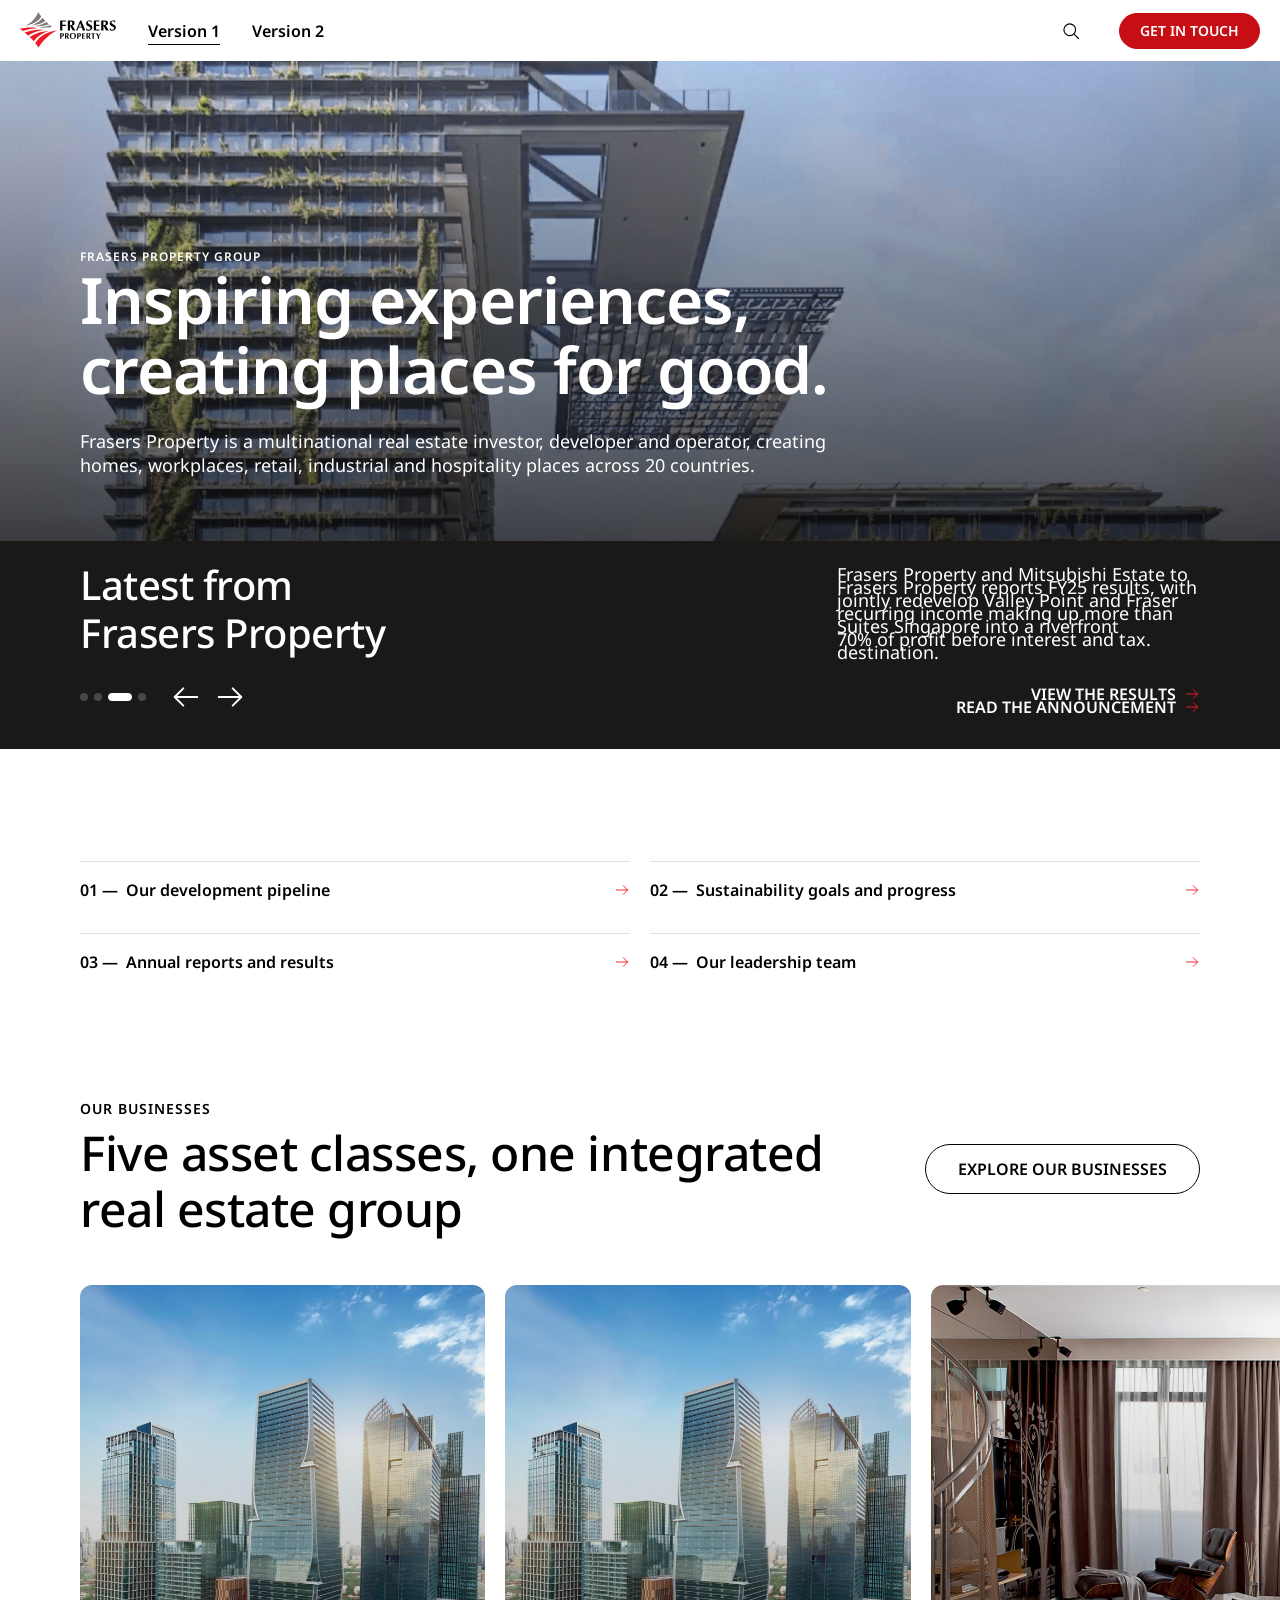
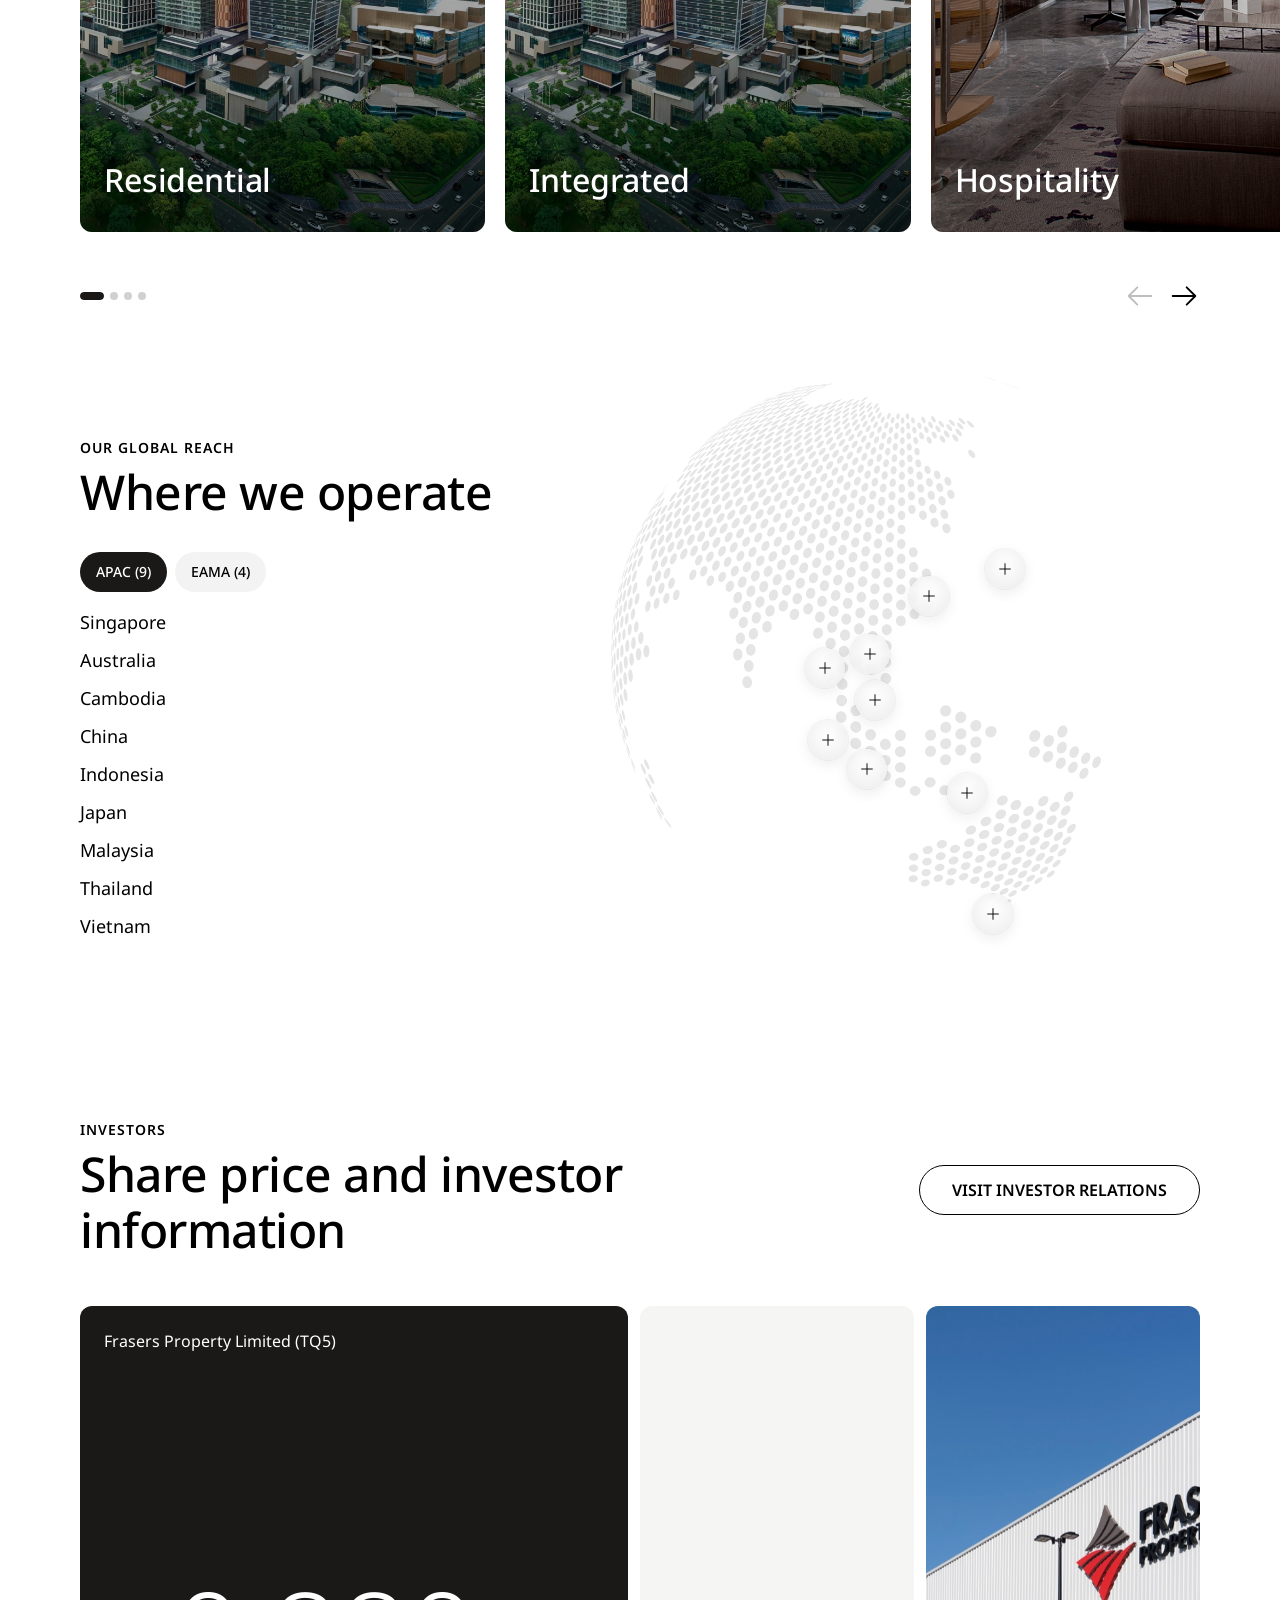
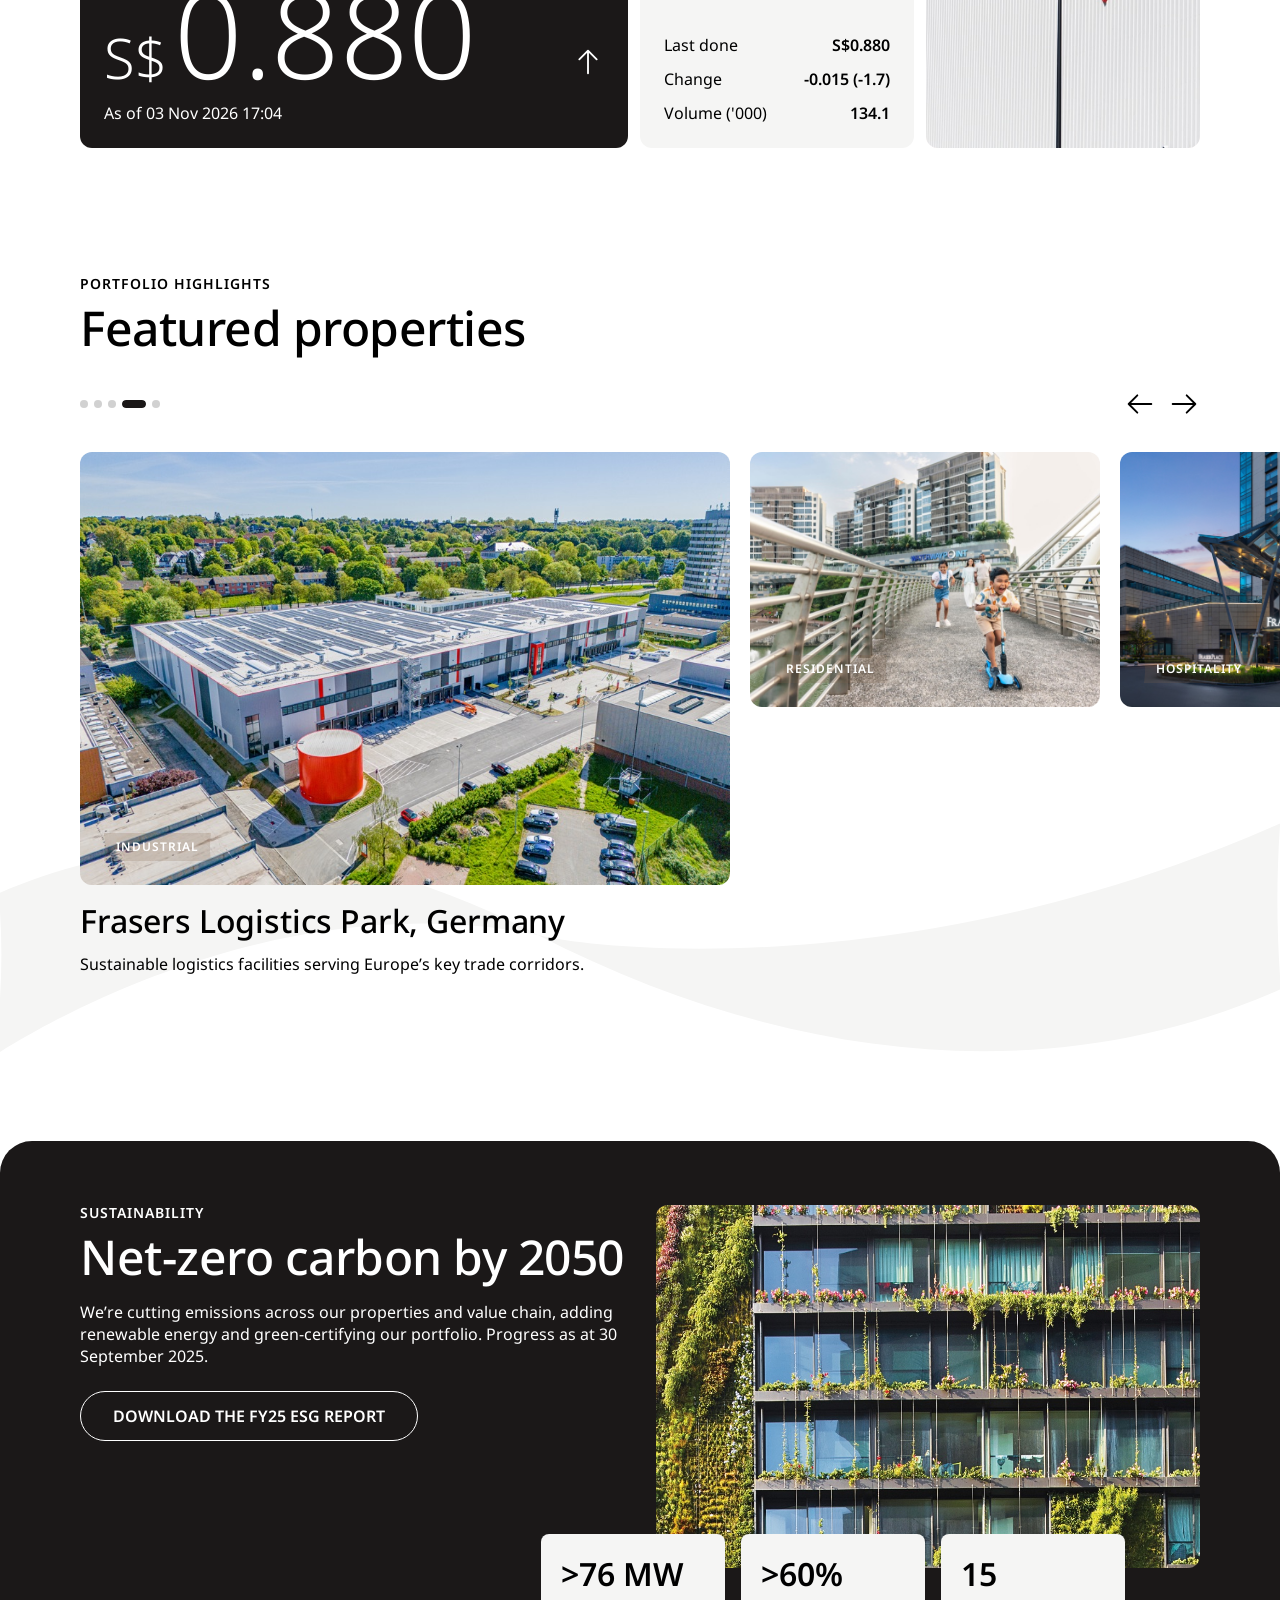
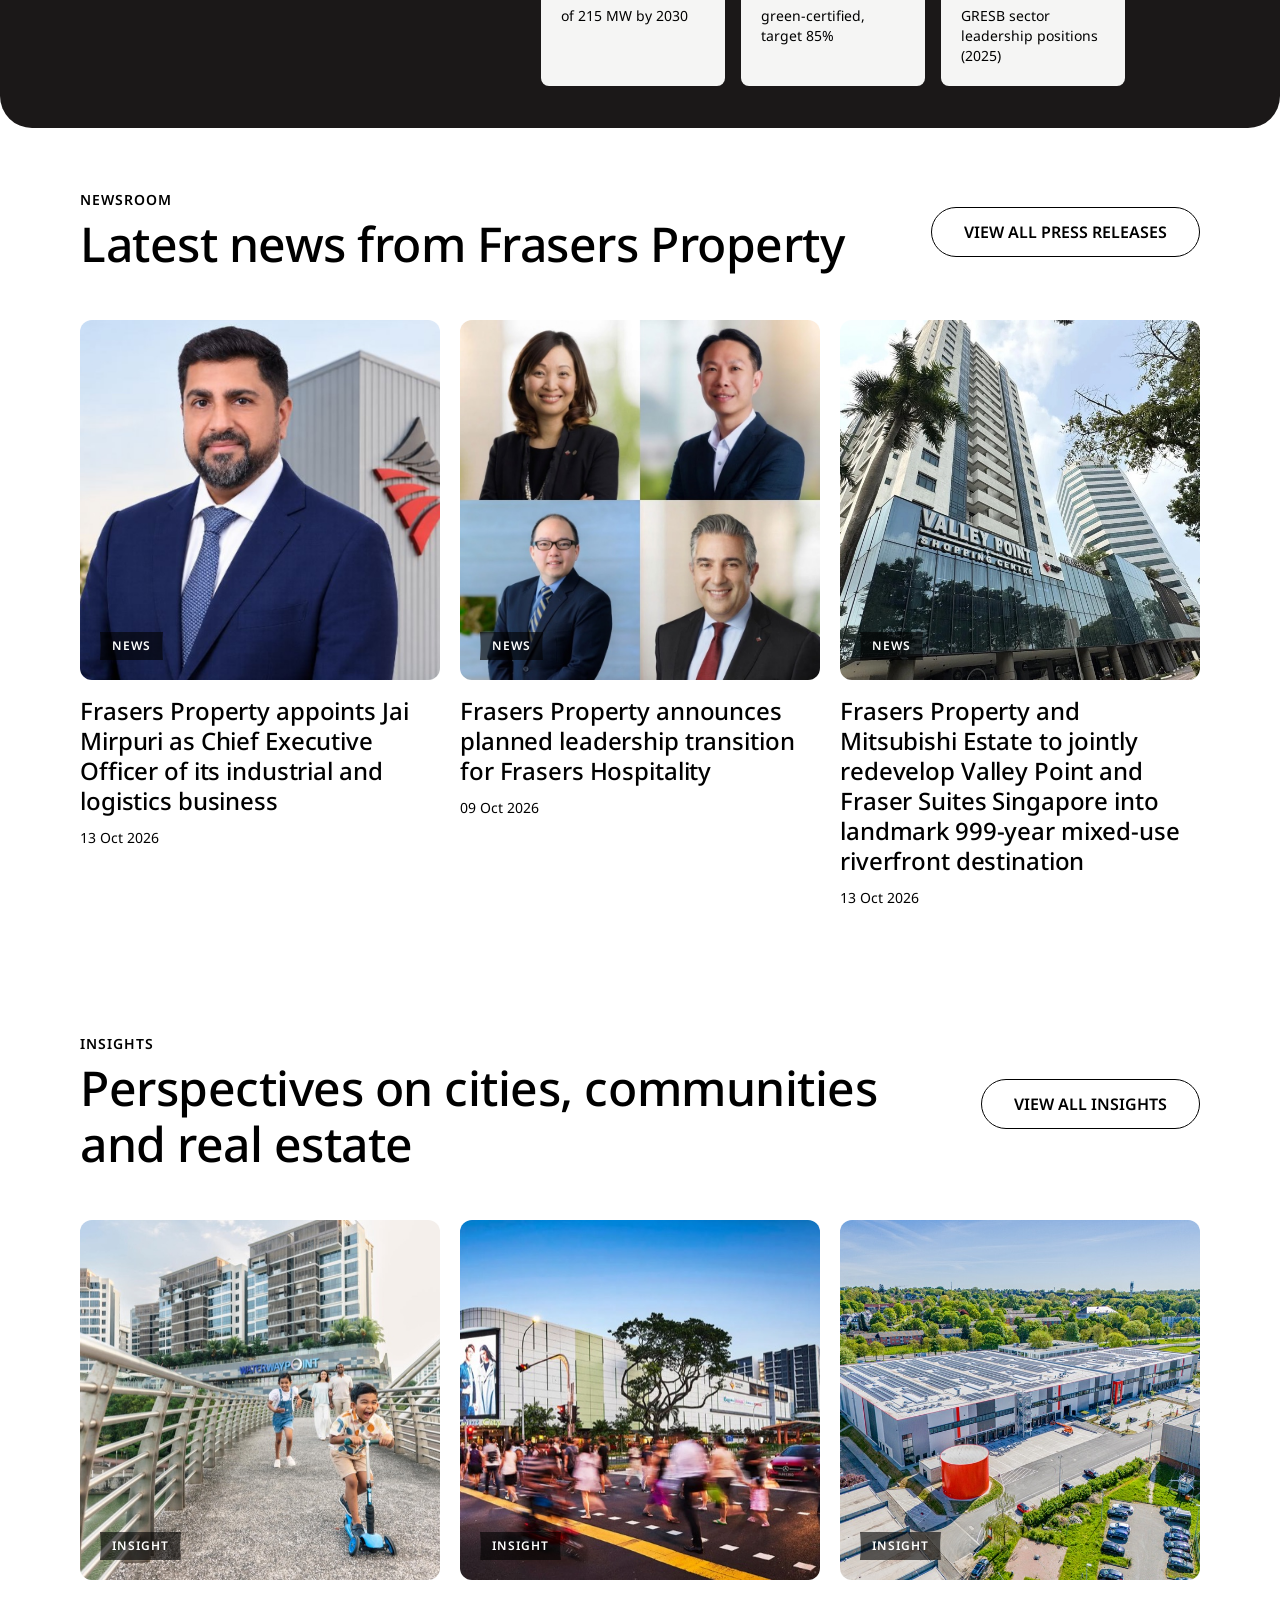
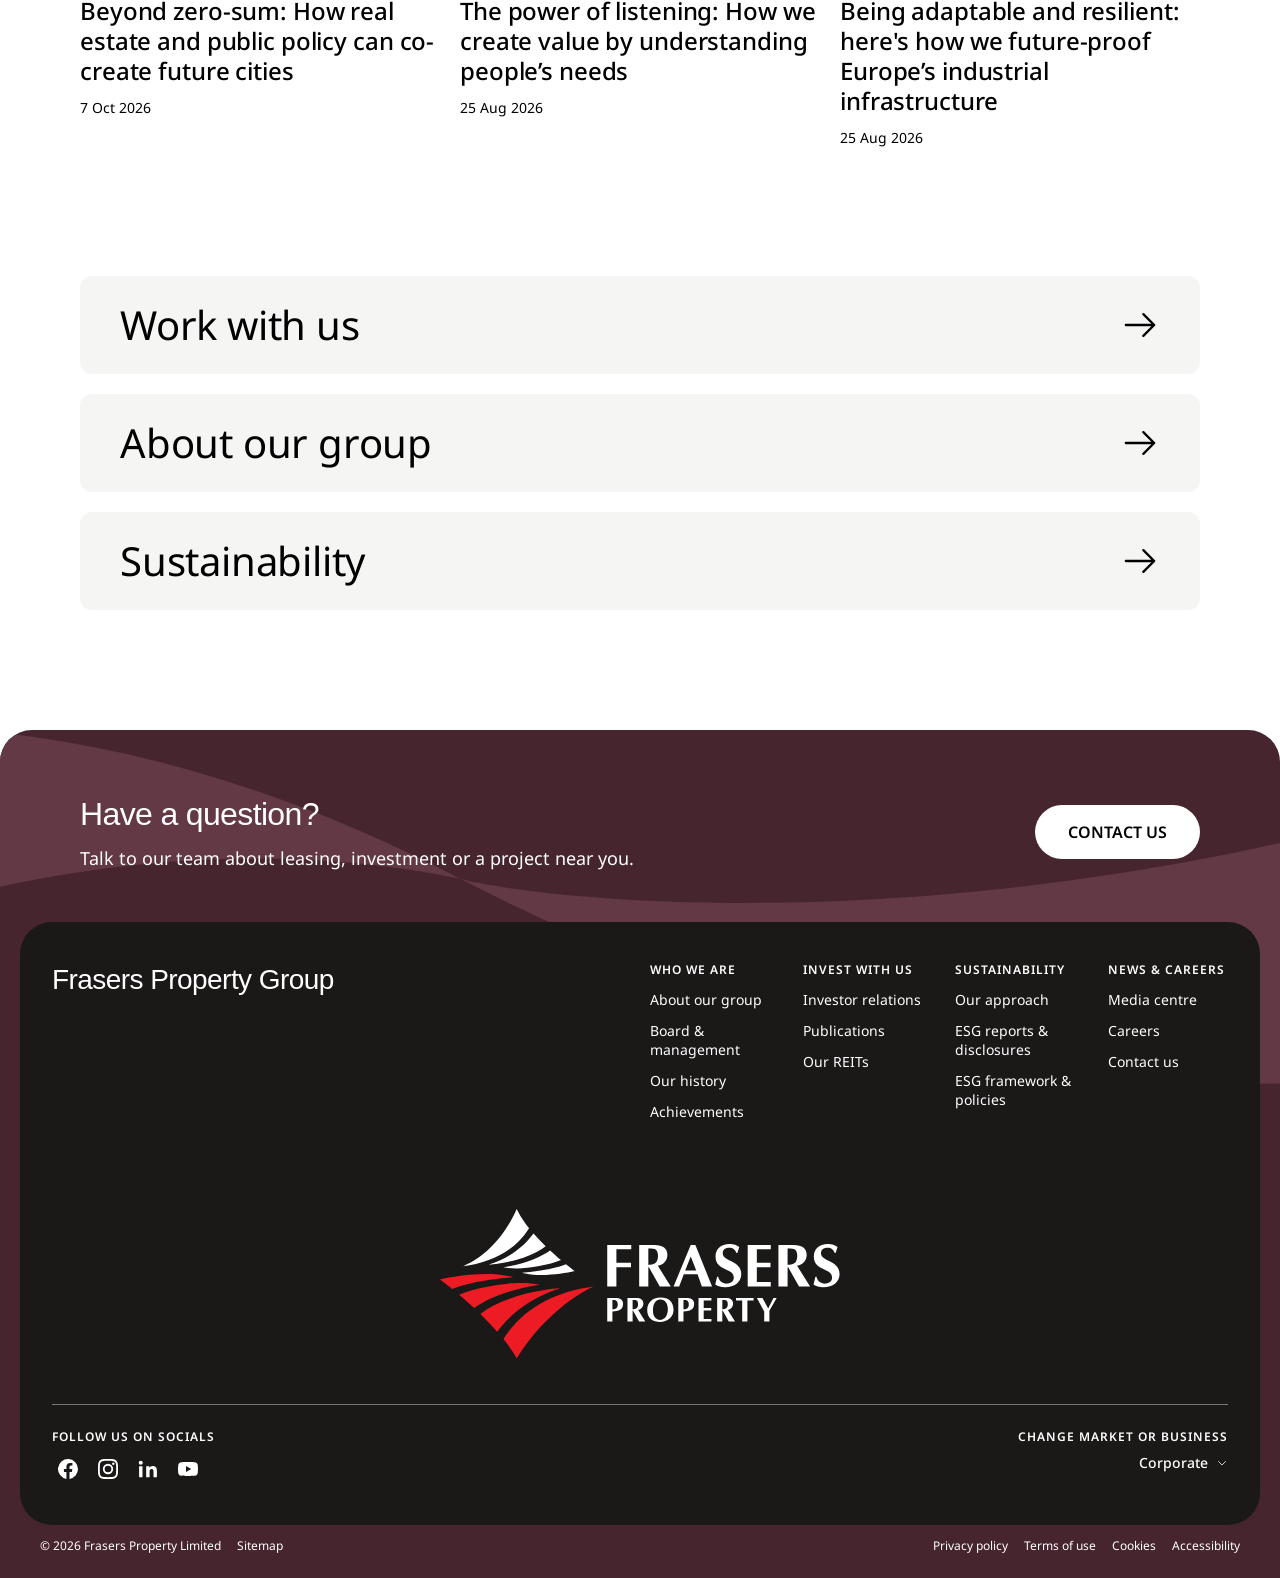
==== commit a6e6a53d: "Redesign Version 2 newsroom; update Our Businesses tiles - Version 2 Newsroom: full-viewport pinned " ====
--- a/version-1.html
+++ b/version-1.html
@@ -124,9 +124,9 @@
       <img src="img/card-1.jpg" alt="" loading="lazy">
       <div class="biz-card__content">
         <div class="biz-card__panel" aria-hidden="true"><img src="img/card-curve.svg" alt=""></div>
-        <h3 class="biz-card__title">Develop</h3>
-        <div class="biz-card__more"><div>
-          <p>We design and build properties to suit any industrial, logistics and commercial need.</p>
+        <h3 class="biz-card__title">Residential</h3>
+        <div class="biz-card__more"><div>
+          <p>Homes and communities designed for the way people live, from apartments to master-planned estates.</p>
           <svg class="icon icon--32 biz-card__arrow"><use href="#i-arrow-right"/></svg>
         </div></div>
       </div>
@@ -171,6 +171,17 @@
         <h3 class="biz-card__title">Industrial and logistics</h3>
         <div class="biz-card__more"><div>
           <p>Logistics and light industrial facilities across Asia, Australia and Europe.</p>
+          <svg class="icon icon--32 biz-card__arrow"><use href="#i-arrow-right"/></svg>
+        </div></div>
+      </div>
+    </a>
+    <a href="#" class="biz-card">
+      <img src="img/card-retail.jpg" alt="" loading="lazy">
+      <div class="biz-card__content">
+        <div class="biz-card__panel" aria-hidden="true"><img src="img/card-curve.svg" alt=""></div>
+        <h3 class="biz-card__title">Retail</h3>
+        <div class="biz-card__more"><div>
+          <p>Suburban malls and community hubs at the heart of everyday neighbourhood life.</p>
           <svg class="icon icon--32 biz-card__arrow"><use href="#i-arrow-right"/></svg>
         </div></div>
       </div>
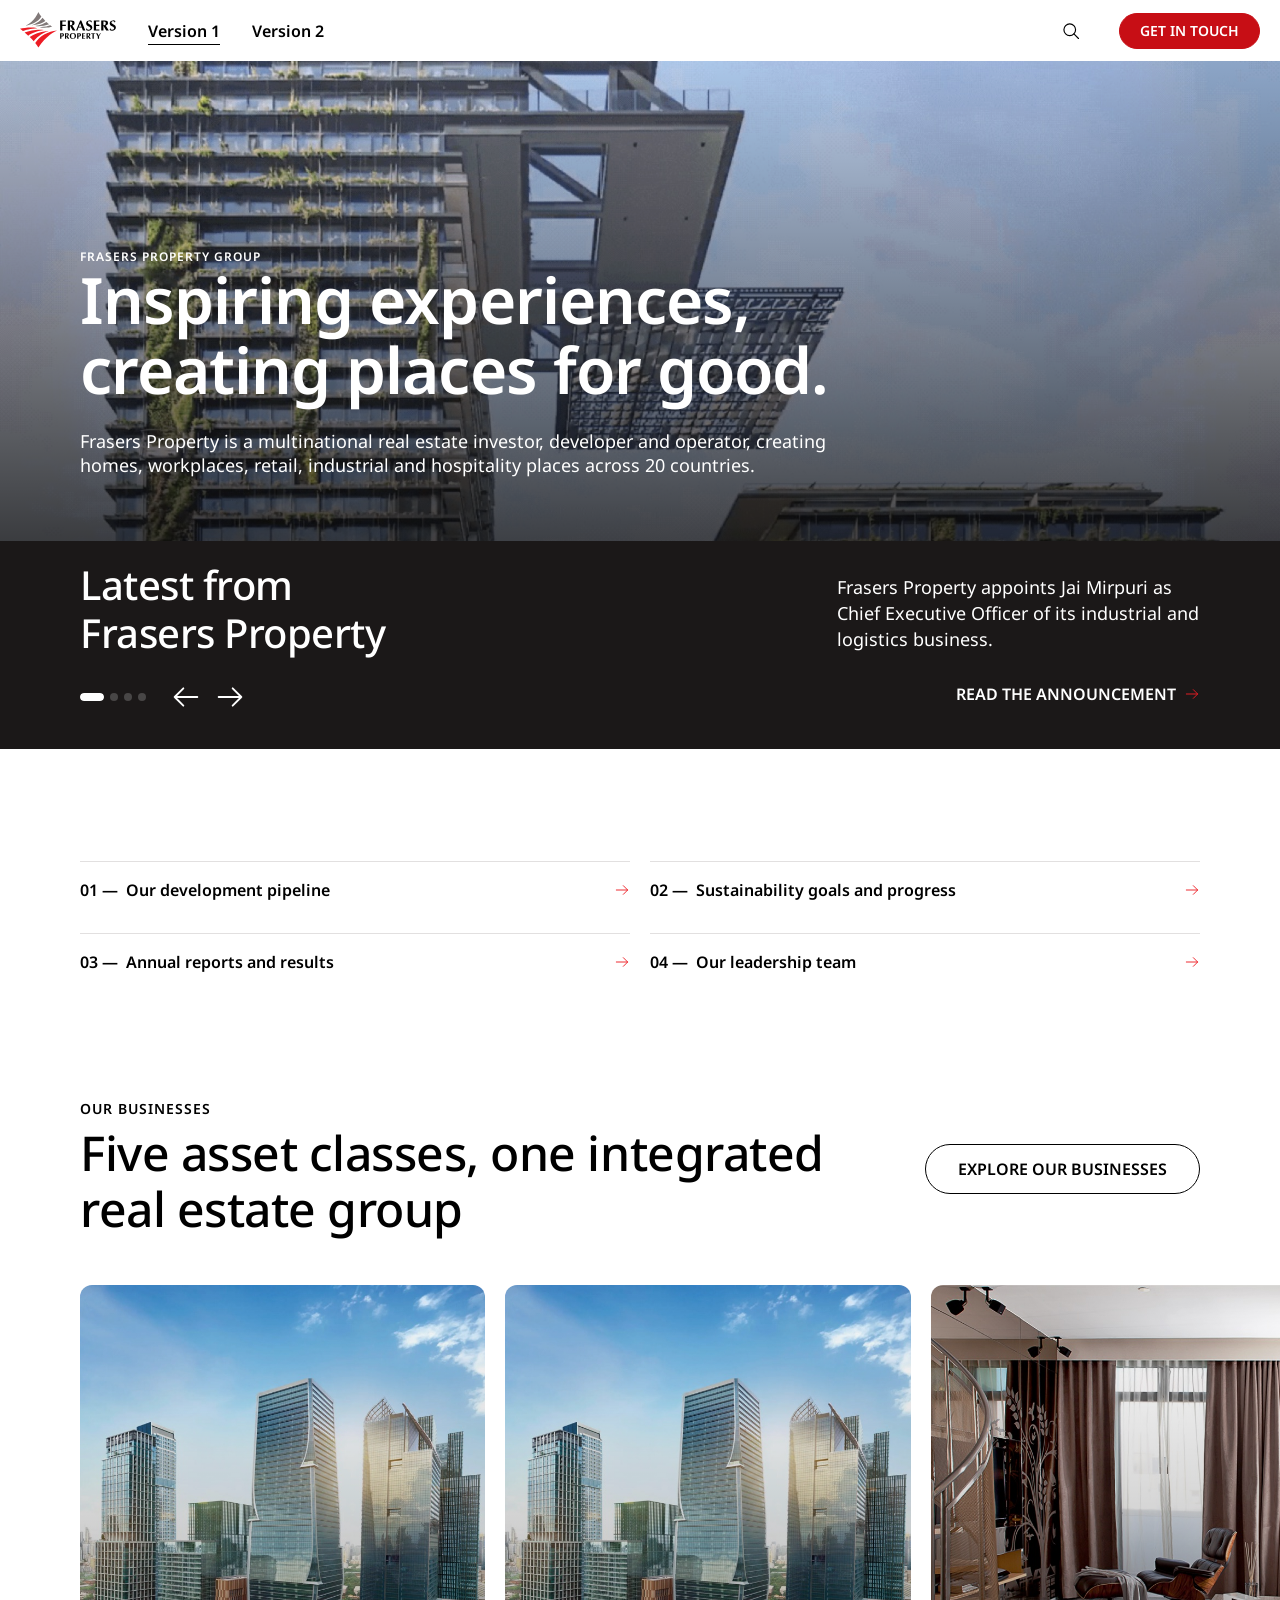
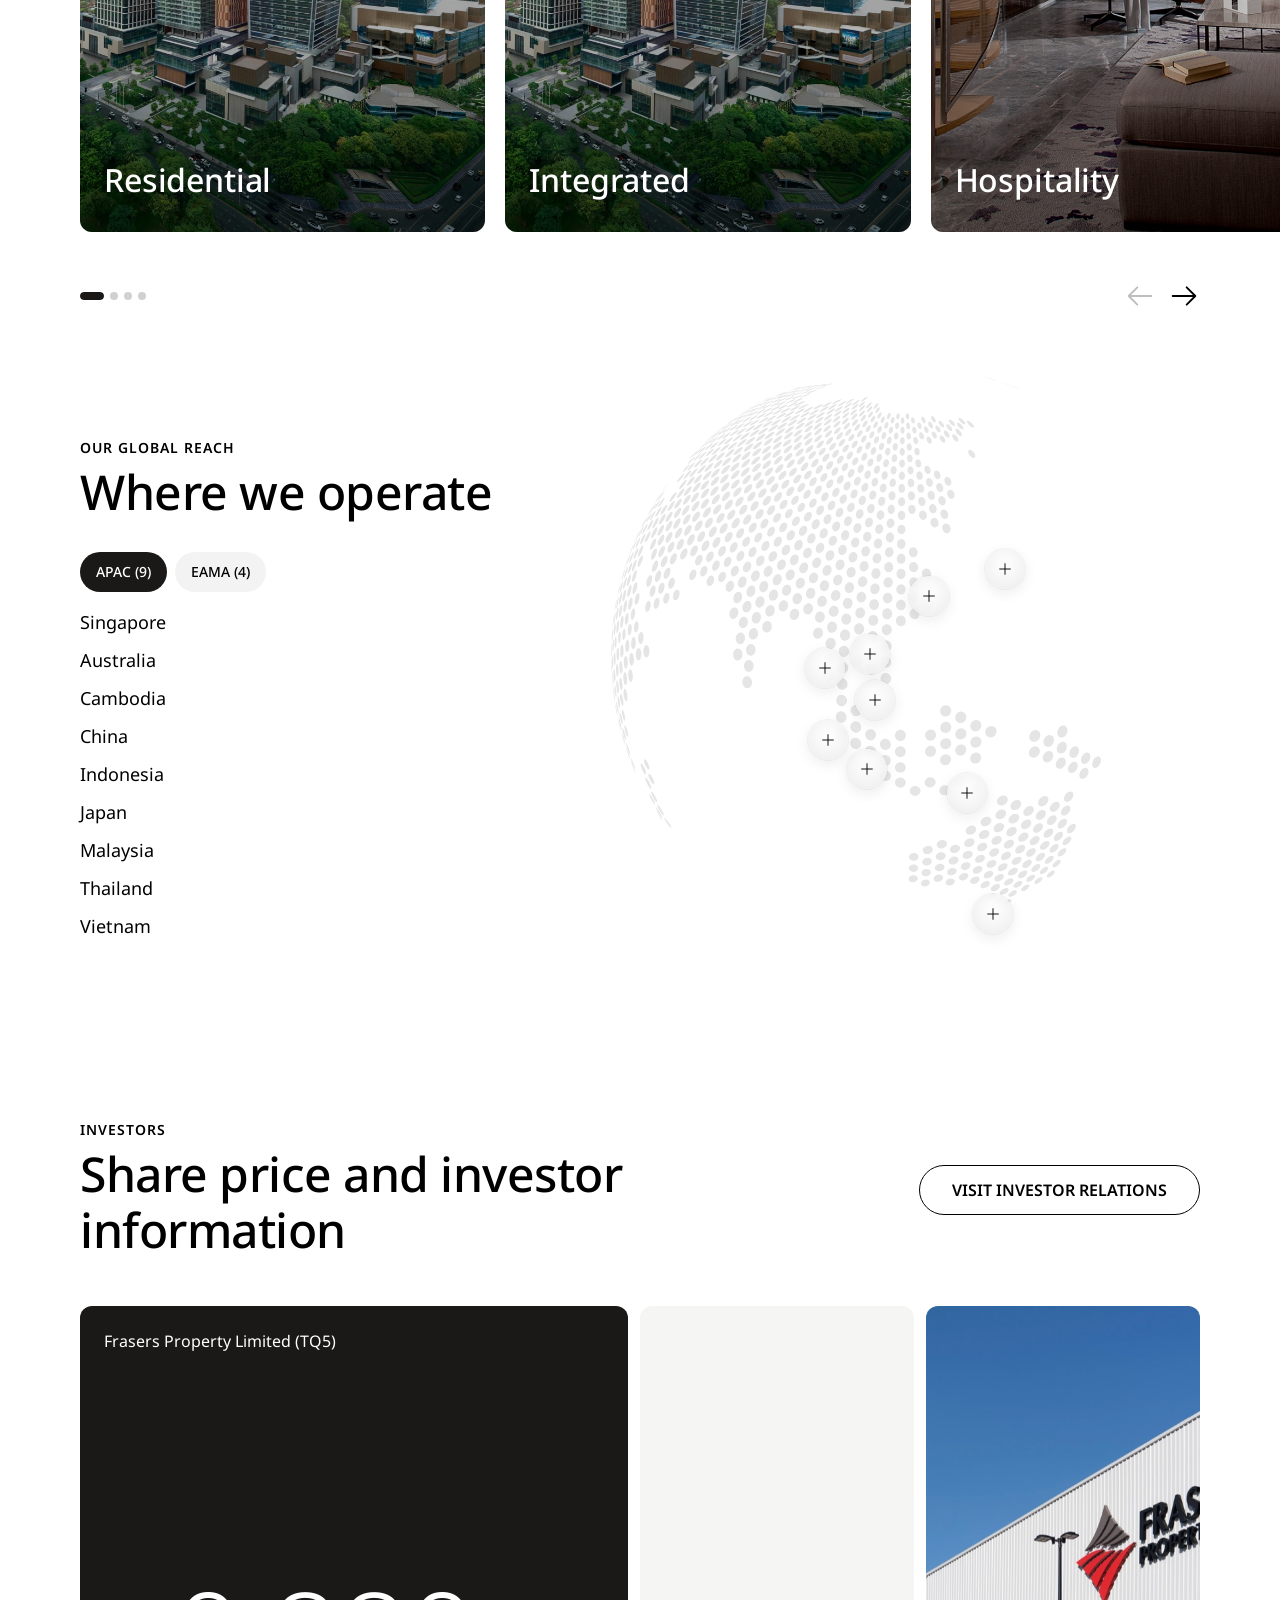
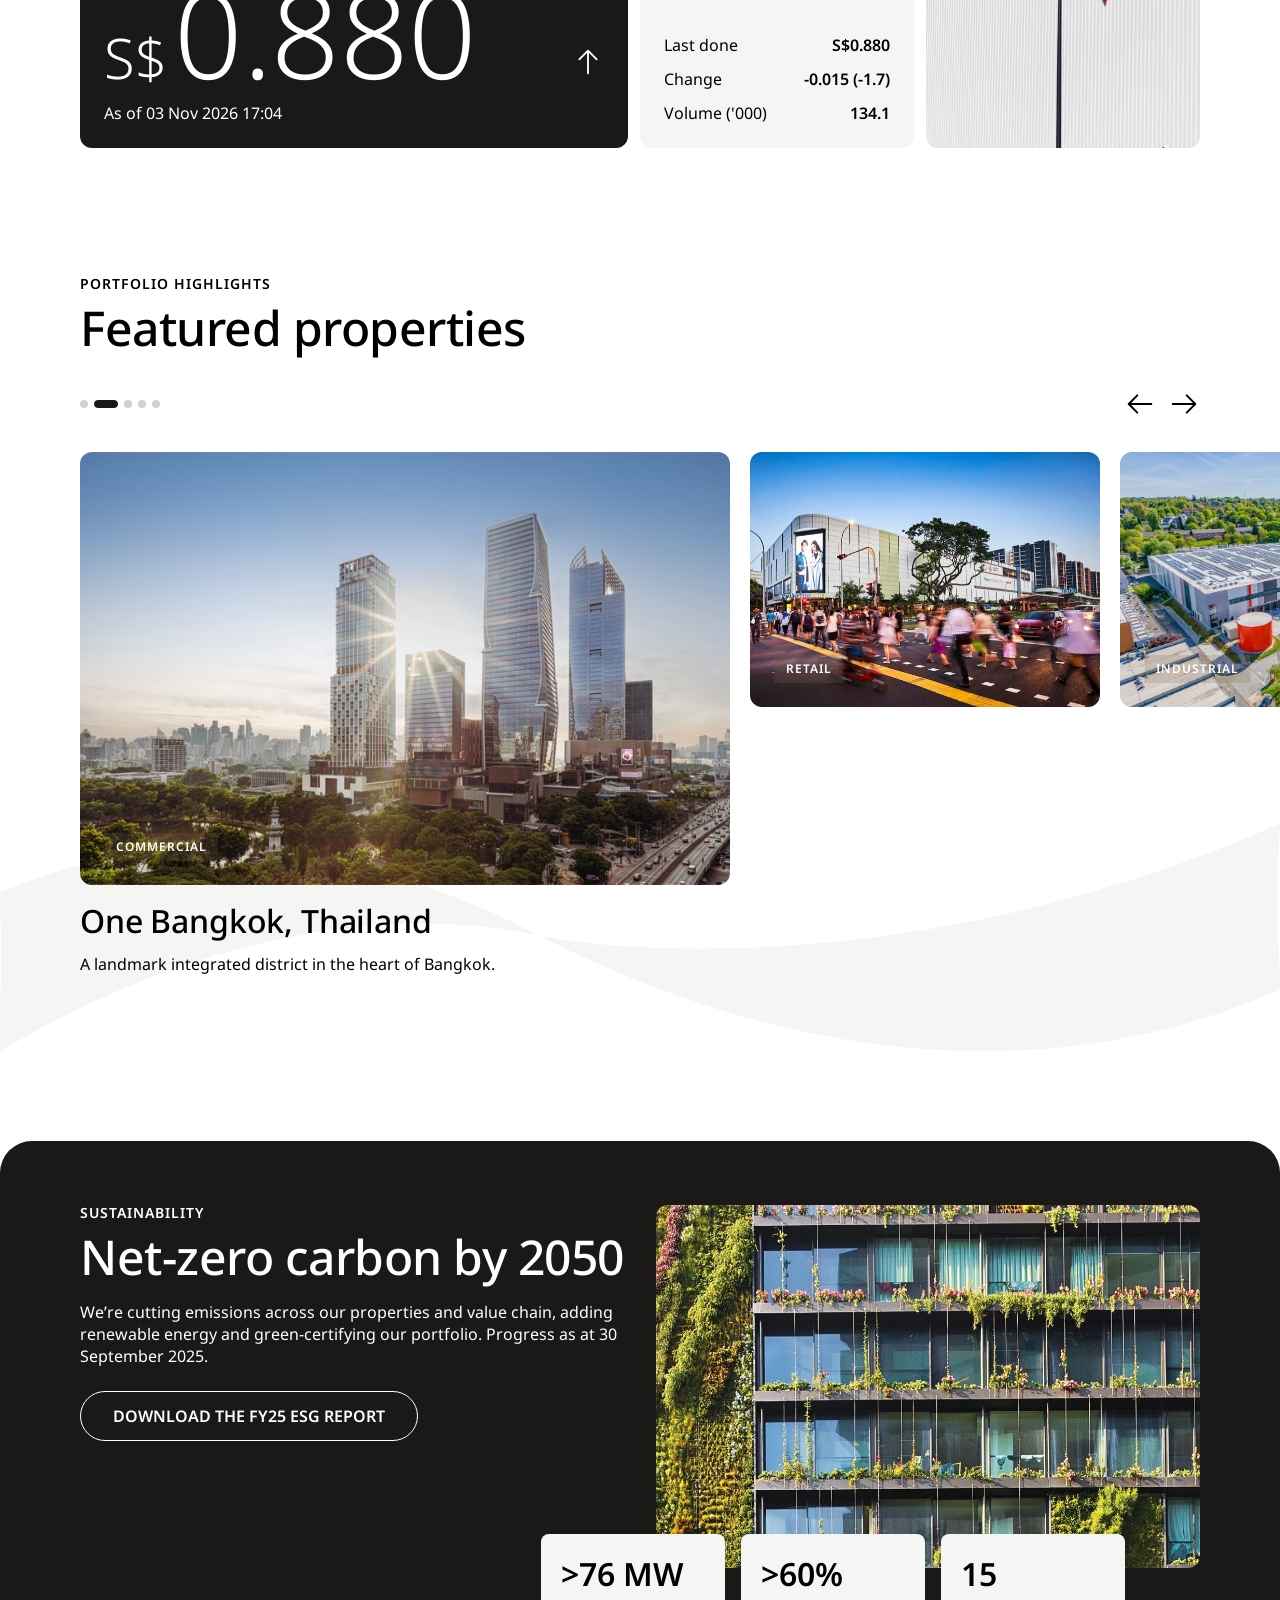
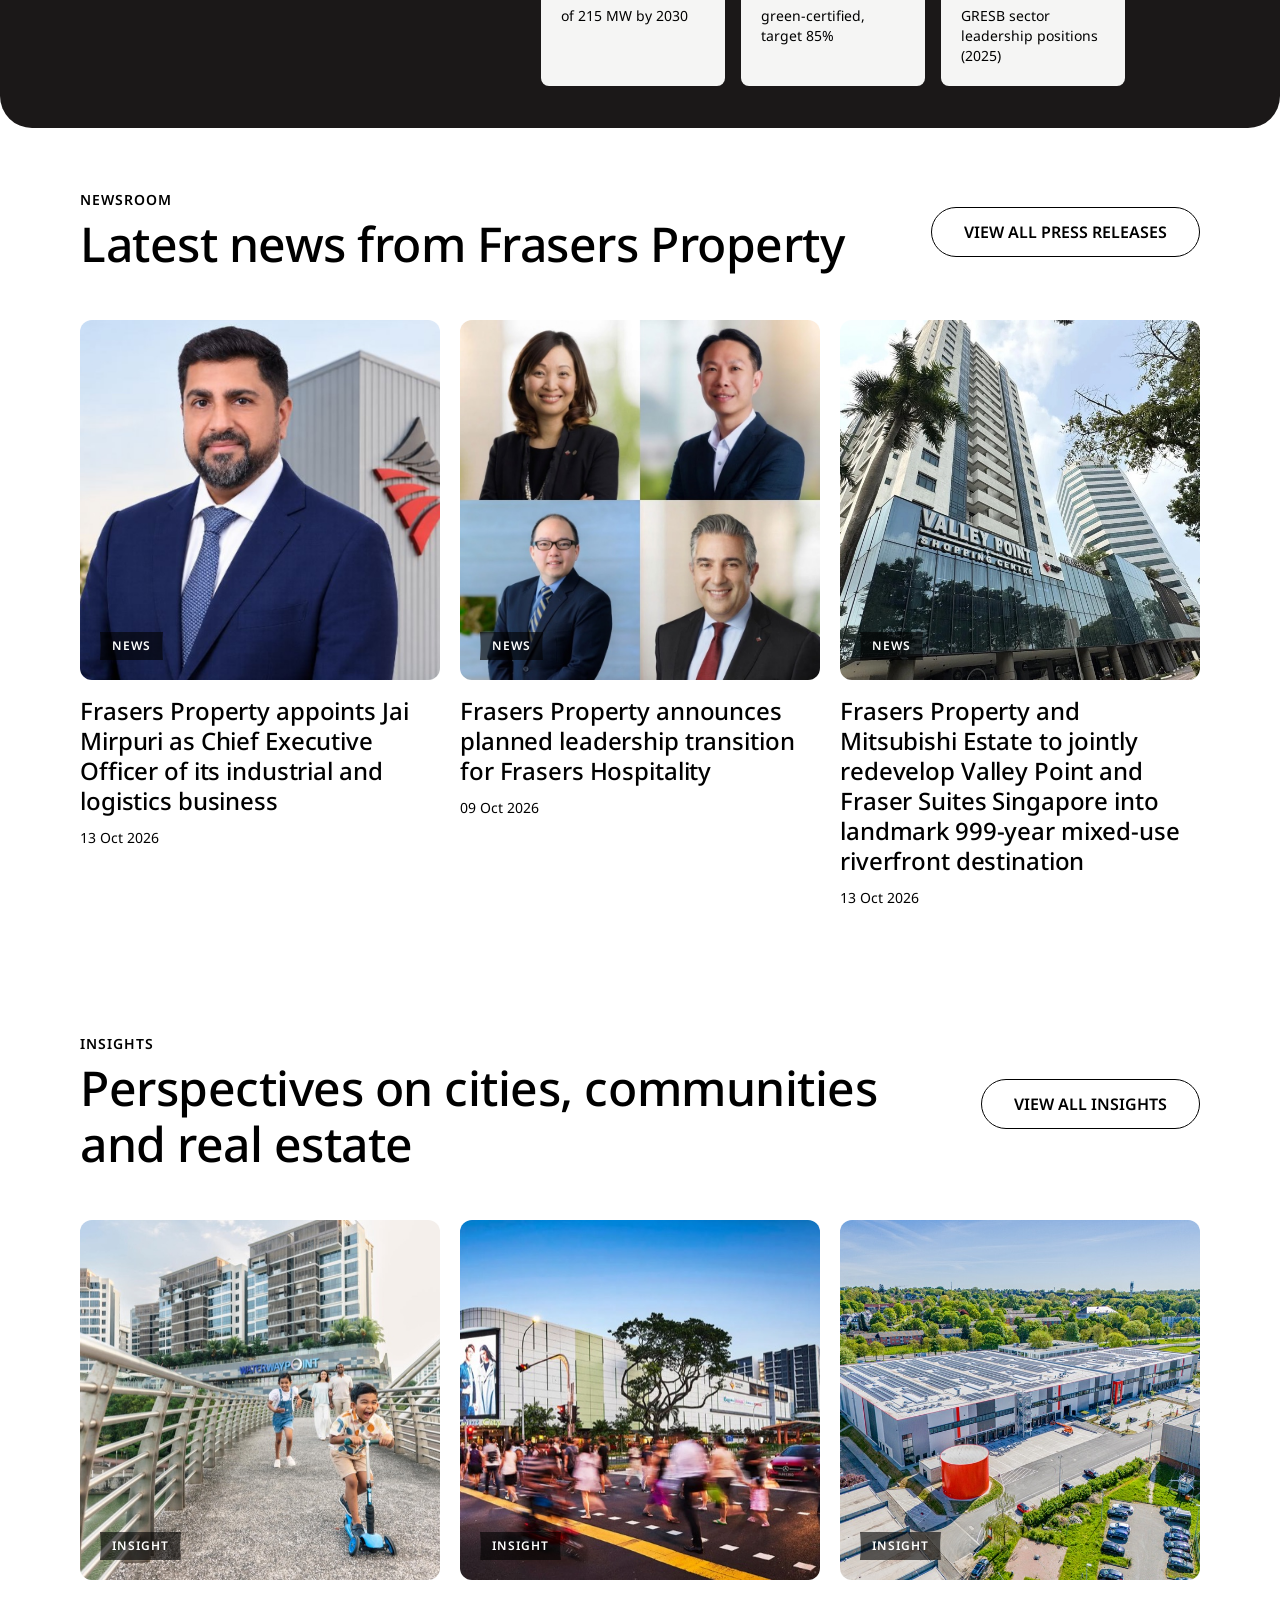
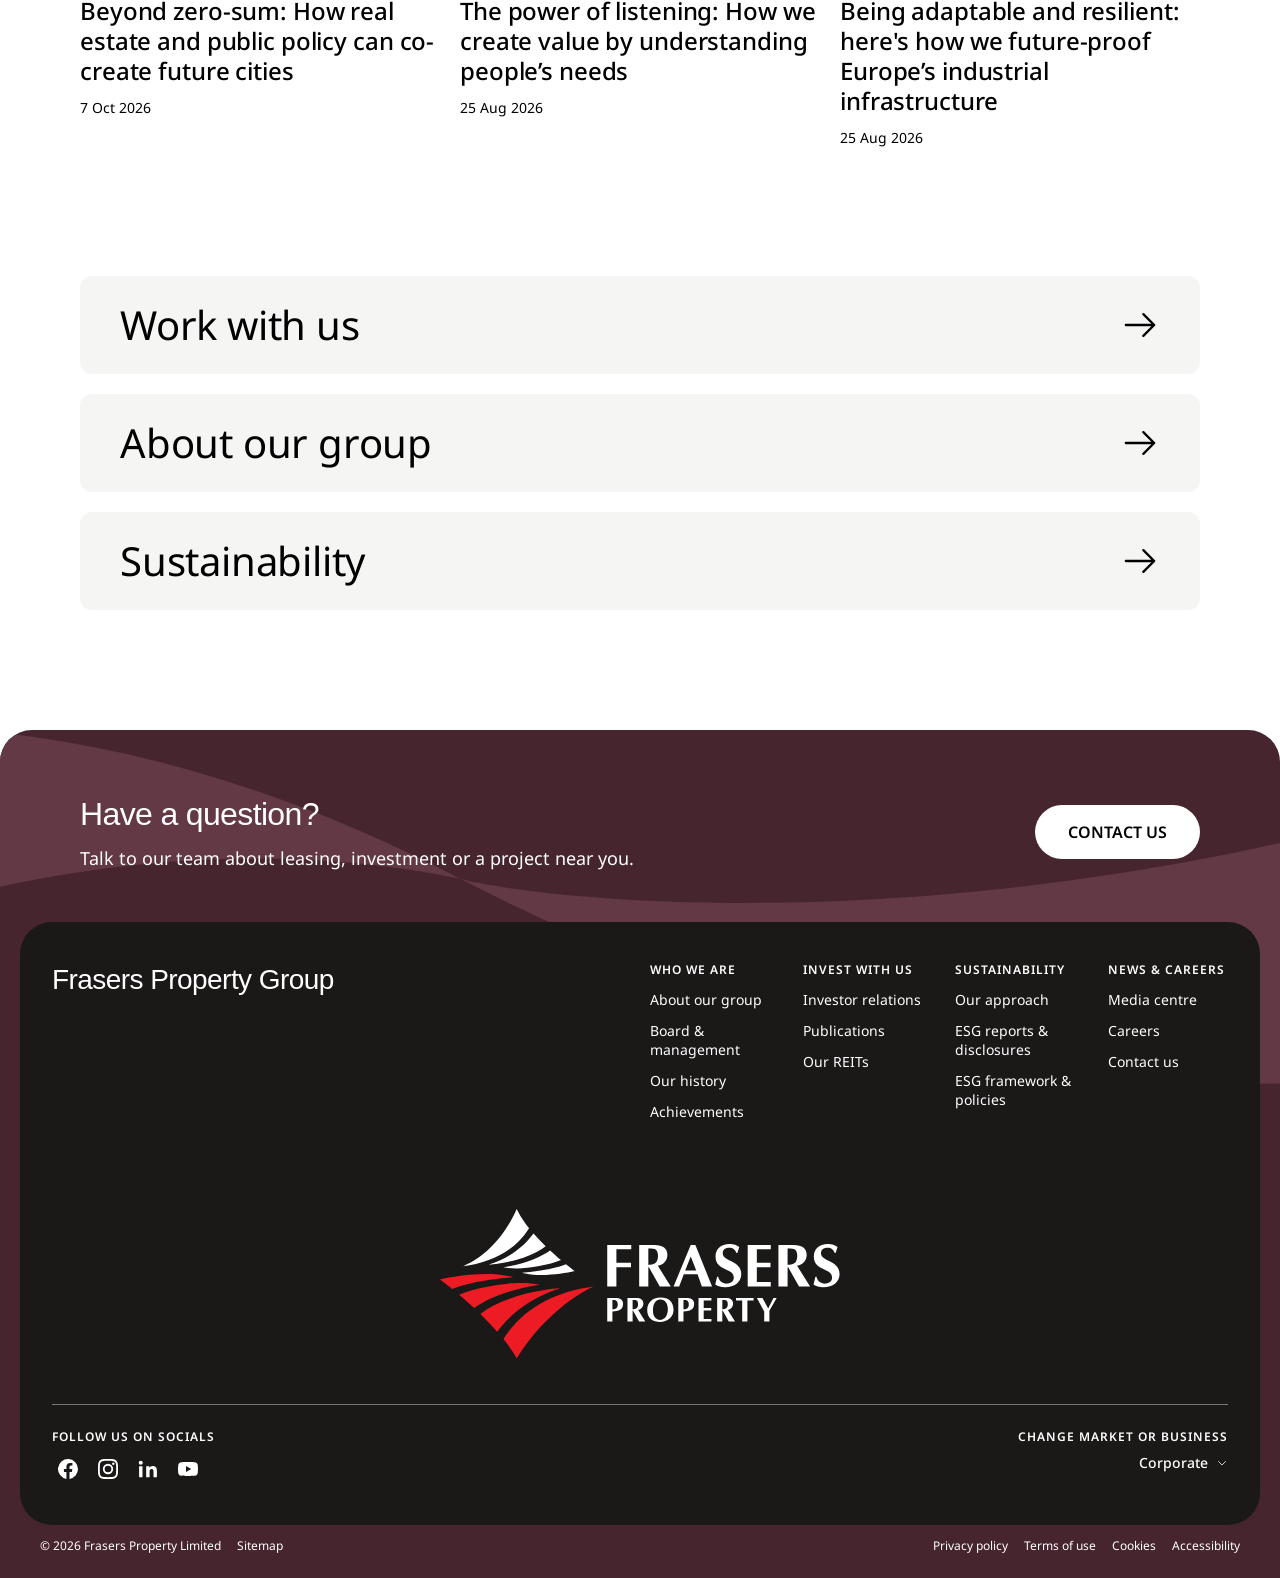
==== commit f6acf947: "Play hero video in Version 1 background Co-Authored-By: Claude Opus 5.5 <noreply@anthropic.com>" ====
--- a/version-1.html
+++ b/version-1.html
@@ -46,7 +46,7 @@
 <!-- ============ HERO ============ -->
 <section class="hero">
   <div class="hero__media" aria-hidden="true">
-    <img src="img/hero.jpg" alt="">
+    <video src="img/hero-v2.mp4" poster="img/hero.jpg" autoplay muted loop playsinline preload="auto"></video>
   </div>
   <div class="hero__content wrap">
     <p class="overline reveal">Frasers Property Group</p>
--- a/styles.css
+++ b/styles.css
@@ -161,9 +161,8 @@
    ========================================================= */
 .hero { position: relative; height: 480px; display: flex; align-items: flex-end; overflow: hidden; color: var(--white); }
 .hero__media { position: absolute; inset: 0; }
-.hero__media img { width: 100%; height: 100%; object-fit: cover; opacity: 0.9; animation: hero-drift 24s var(--ease) infinite alternate; }
+.hero__media img, .hero__media video { width: 100%; height: 100%; object-fit: cover; opacity: 0.9; display: block; }
 .hero__media::after { content: ""; position: absolute; inset: 0; background: linear-gradient(180deg, rgba(0,0,0,0) 0%, rgba(0,0,0,0.7) 99.5%); }
-@keyframes hero-drift { from { transform: scale(1); } to { transform: scale(1.06); } }
 .hero__content { position: relative; padding-bottom: 64px; display: flex; flex-direction: column; }
 .hero__title { max-width: 800px; font-size: 64px; line-height: 70px; font-weight: 600; letter-spacing: -0.96px; margin-bottom: 24px; }
 .hero__body { max-width: 800px; font-size: 18px; line-height: 24px; }
@@ -704,6 +703,5 @@
 @media (prefers-reduced-motion: reduce) {
   *, *::before, *::after { transition-duration: 1ms !important; animation-duration: 1ms !important; scroll-behavior: auto !important; }
   .dots[data-timed] .dot.is-active .dot__fill { animation-duration: var(--duration, 6s) !important; }
-  .hero__media img { animation: none; }
   .reveal { opacity: 1; transform: none; }
 }
